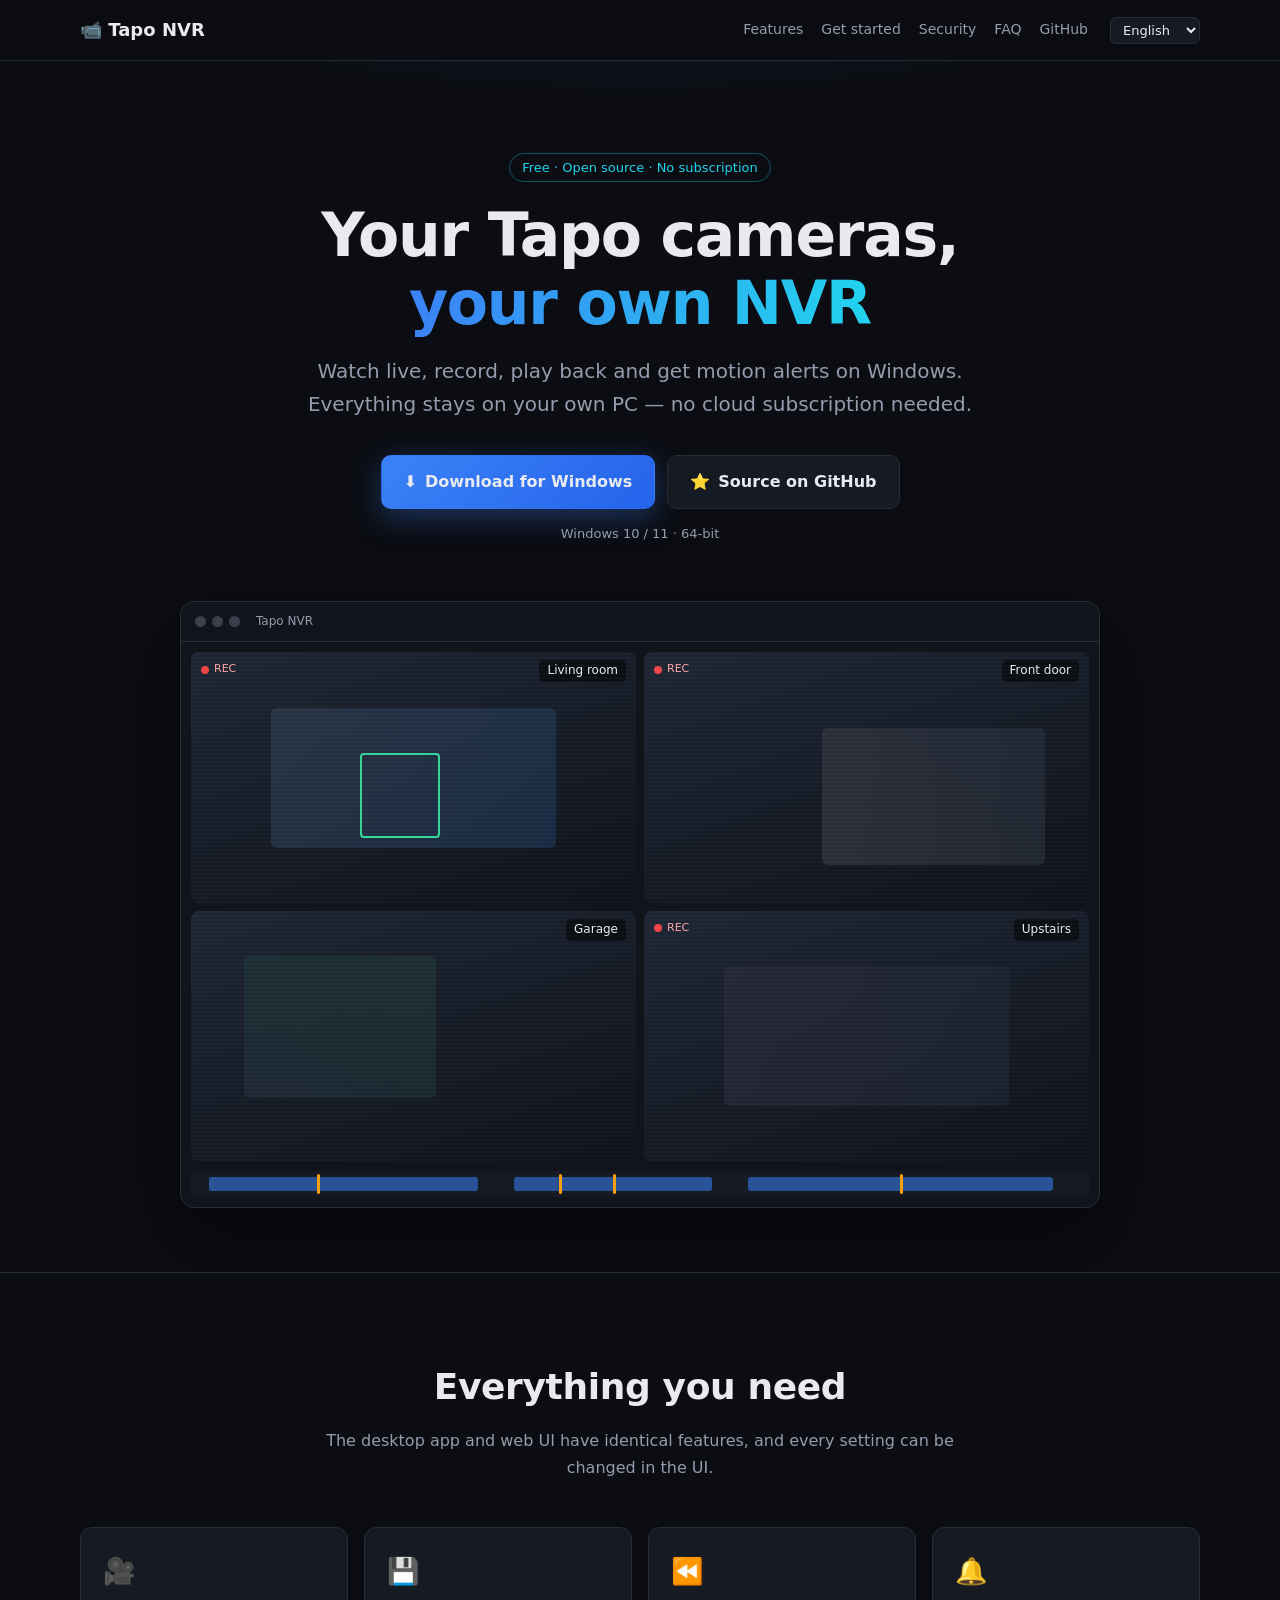
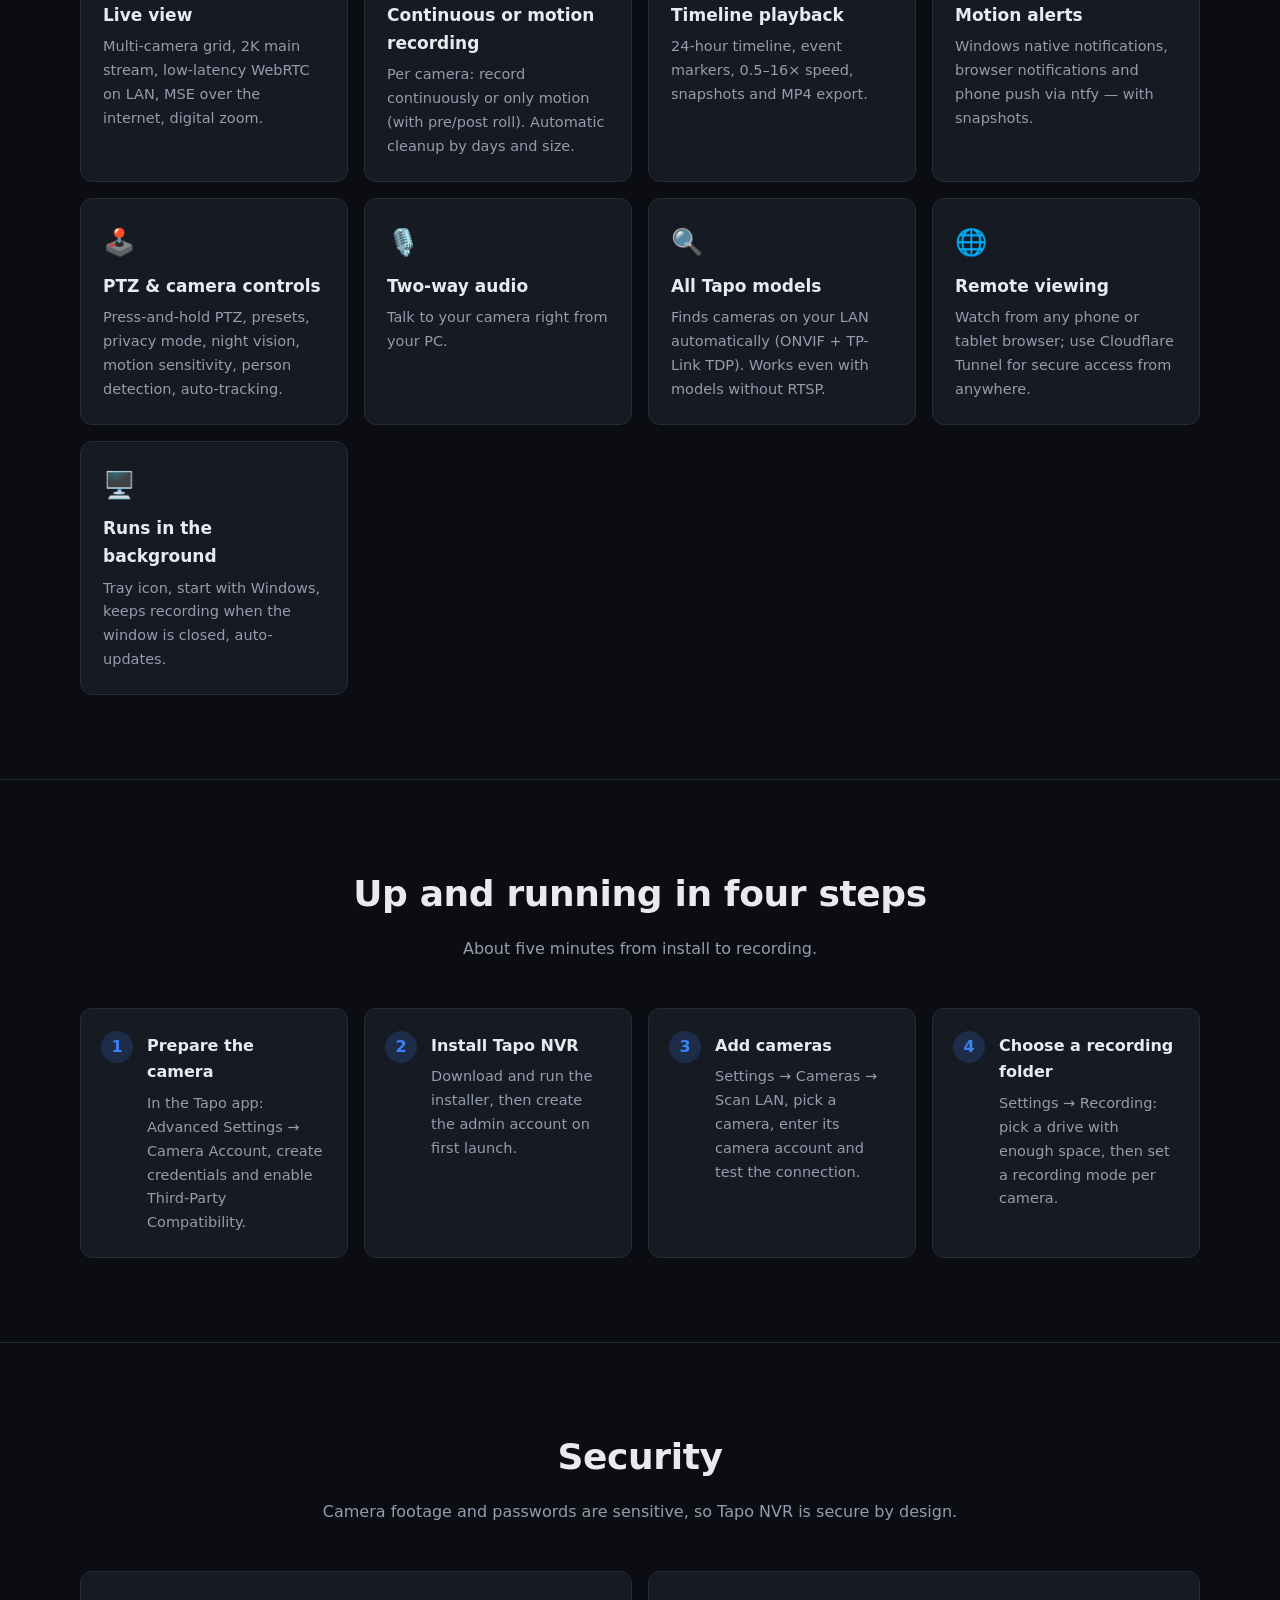
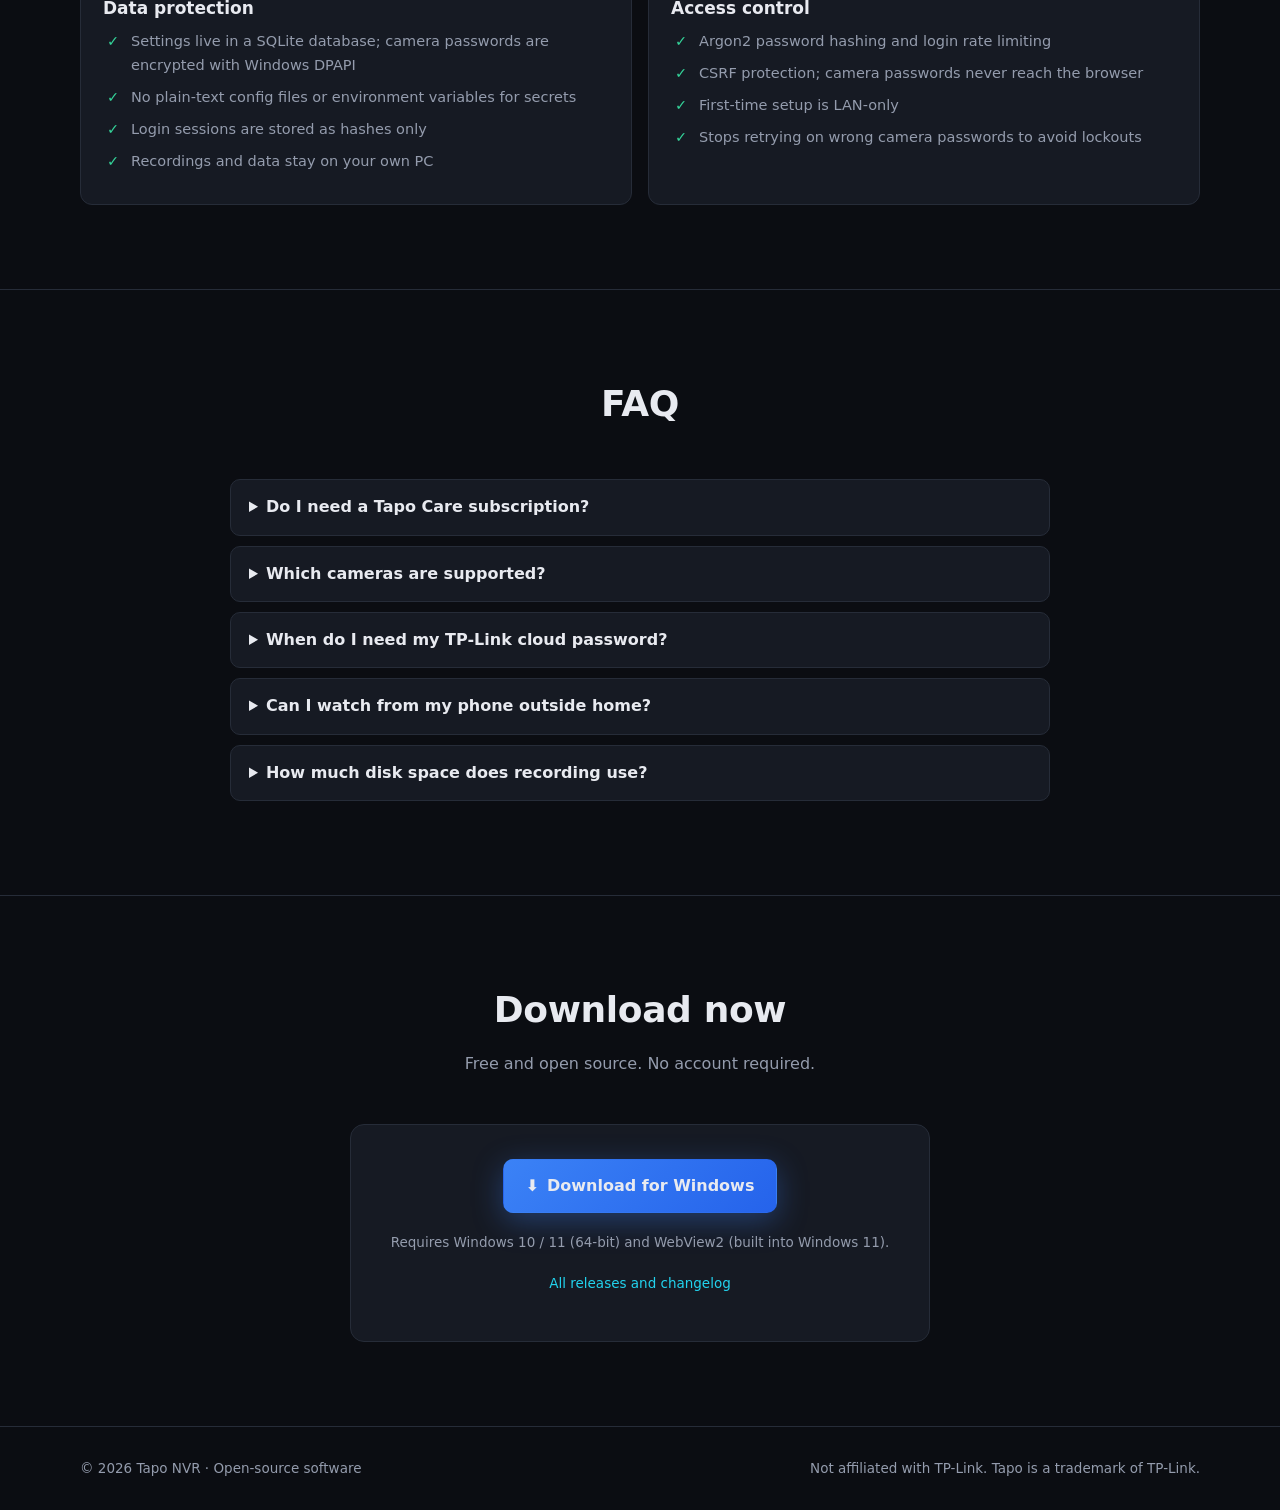
==== docs/index.html @ 9eba853e "Tapo NVR 0.3.0: Rust NVR server, web UI and Windows desktop app - Live view (WebRTC/MSE), PTZ and pr" ====
<!DOCTYPE html>
<html lang="zh-Hant">
<head>
  <meta charset="utf-8">
  <meta name="viewport" content="width=device-width, initial-scale=1">
  <title>Tapo NVR — TP-Link Tapo 攝影機監控與錄影</title>
  <meta name="description" content="Tapo NVR：免費開源的 TP-Link Tapo 攝影機監控、錄影、回放與通知軟體。Windows 桌面版與網頁版。">
  <meta property="og:title" content="Tapo NVR">
  <meta property="og:description" content="Free, open-source NVR for TP-Link Tapo cameras — live view, recording, playback, notifications.">
  <meta property="og:type" content="website">
  <meta name="theme-color" content="#0b0d12">
  <link rel="icon" href="data:image/svg+xml,<svg xmlns='http://www.w3.org/2000/svg' viewBox='0 0 100 100'><text y='.9em' font-size='90'>📹</text></svg>">
  <style>
    :root {
      color-scheme: dark;
      --bg: #0b0d12; --bg-2: #11141b; --panel: #161a23; --border: #262c38;
      --text: #e8eaf0; --muted: #949cad; --accent: #3b82f6; --accent-2: #22d3ee; --ok: #34d399;
    }
    * { box-sizing: border-box; }
    html { scroll-behavior: smooth; scroll-padding-top: 72px; }
    body {
      margin: 0; background: var(--bg); color: var(--text);
      font: 16px/1.65 system-ui, -apple-system, "Segoe UI", "Microsoft JhengHei", "PingFang TC", "Microsoft YaHei", sans-serif;
    }
    a { color: var(--accent-2); text-decoration: none; }
    a:hover { text-decoration: underline; }
    .wrap { width: min(1120px, 92vw); margin: 0 auto; }
    code { background: var(--panel); border: 1px solid var(--border); padding: 1px 6px; border-radius: 5px; font-size: .88em; }

    /* 導覽列 */
    nav.top {
      position: sticky; top: 0; z-index: 10;
      background: rgba(11, 13, 18, .82); backdrop-filter: blur(10px);
      border-bottom: 1px solid var(--border);
    }
    nav.top .wrap { display: flex; align-items: center; gap: 22px; height: 60px; }
    .brand { font-weight: 700; font-size: 18px; color: var(--text); display: flex; gap: 8px; align-items: center; }
    .brand:hover { text-decoration: none; }
    .links { display: flex; gap: 18px; margin-left: auto; }
    .links a { color: var(--muted); font-size: 14px; }
    .links a:hover { color: var(--text); text-decoration: none; }
    select.lang {
      font: inherit; font-size: 13px; color: var(--text); background: var(--panel);
      border: 1px solid var(--border); border-radius: 6px; padding: 4px 8px;
    }
    @media (max-width: 760px) { .links { display: none; } select.lang { margin-left: auto; } }

    /* 首屏 */
    header.hero { padding: 92px 0 64px; text-align: center; position: relative; overflow: hidden; }
    header.hero::before {
      content: ""; position: absolute; inset: -40% -10% auto; height: 520px; z-index: -1;
      background: radial-gradient(closest-side, rgba(59, 130, 246, .28), transparent),
                  radial-gradient(closest-side, rgba(34, 211, 238, .14), transparent) 30% 40% / 60% 60% no-repeat;
    }
    .badge { display: inline-block; font-size: 13px; color: var(--accent-2); border: 1px solid rgba(34, 211, 238, .35); border-radius: 999px; padding: 3px 12px; margin-bottom: 20px; }
    h1 { font-size: clamp(34px, 6vw, 60px); line-height: 1.12; margin: 0 0 18px; letter-spacing: -.02em; }
    h1 .grad { background: linear-gradient(90deg, var(--accent), var(--accent-2)); -webkit-background-clip: text; background-clip: text; color: transparent; }
    .lead { font-size: clamp(16px, 2.2vw, 20px); color: var(--muted); max-width: 720px; margin: 0 auto 34px; }
    .cta { display: flex; gap: 12px; justify-content: center; flex-wrap: wrap; }
    .btn {
      display: inline-flex; align-items: center; gap: 8px; padding: 13px 22px; border-radius: 10px;
      font-weight: 600; border: 1px solid var(--border); color: var(--text); background: var(--panel);
    }
    .btn:hover { text-decoration: none; border-color: var(--accent); }
    .btn.primary { background: linear-gradient(135deg, var(--accent), #2563eb); border-color: transparent; box-shadow: 0 8px 30px rgba(59, 130, 246, .35); }
    .meta { margin-top: 14px; color: var(--muted); font-size: 13px; }

    /* 示意畫面 */
    .mock {
      margin: 56px auto 0; width: min(920px, 100%); border: 1px solid var(--border); border-radius: 14px;
      background: var(--bg-2); box-shadow: 0 30px 80px rgba(0, 0, 0, .5); overflow: hidden; text-align: left;
    }
    .mock-bar { display: flex; gap: 6px; padding: 10px 14px; border-bottom: 1px solid var(--border); align-items: center; }
    .mock-bar i { width: 11px; height: 11px; border-radius: 50%; background: #3a3f4b; }
    .mock-bar span { margin-left: 10px; font-size: 12px; color: var(--muted); }
    .grid { display: grid; grid-template-columns: repeat(2, 1fr); gap: 8px; padding: 10px; }
    .cam {
      position: relative; aspect-ratio: 16 / 9; border-radius: 8px; overflow: hidden;
      background: linear-gradient(160deg, #1d2533, #0e1219);
    }
    .cam::after {
      content: ""; position: absolute; inset: 0;
      background: repeating-linear-gradient(0deg, rgba(255, 255, 255, .025) 0 2px, transparent 2px 4px);
    }
    .cam .name { position: absolute; top: 8px; right: 10px; font-size: 12px; background: rgba(0, 0, 0, .55); padding: 1px 8px; border-radius: 5px; }
    .cam .rec { position: absolute; top: 8px; left: 10px; font-size: 11px; color: #fca5a5; display: flex; align-items: center; gap: 5px; }
    .cam .rec::before { content: ""; width: 8px; height: 8px; border-radius: 50%; background: #ef4444; animation: blink 1.4s infinite; }
    .cam .scene { position: absolute; inset: 22% 18%; border-radius: 6px; opacity: .55; }
    .cam:nth-child(1) .scene { background: linear-gradient(120deg, #334155, #1e3a5f); }
    .cam:nth-child(2) .scene { background: linear-gradient(60deg, #3f3f46, #27313f); inset: 30% 10% 15% 40%; }
    .cam:nth-child(3) .scene { background: linear-gradient(200deg, #1f3b35, #22303d); inset: 18% 45% 25% 12%; }
    .cam:nth-child(4) .scene { background: linear-gradient(90deg, #2e2a3f, #1f2937); }
    .cam .motion { position: absolute; left: 38%; top: 40%; width: 18%; height: 34%; border: 2px solid var(--ok); border-radius: 4px; animation: move 6s ease-in-out infinite; }
    .timeline { margin: 0 10px 10px; height: 26px; border-radius: 6px; background: var(--panel); position: relative; overflow: hidden; }
    .timeline b { position: absolute; top: 6px; bottom: 6px; background: rgba(59, 130, 246, .55); border-radius: 3px; }
    .timeline em { position: absolute; top: 3px; bottom: 3px; width: 3px; background: #f59e0b; border-radius: 2px; }
    @keyframes blink { 50% { opacity: .2; } }
    @keyframes move { 50% { transform: translate(60%, -10%); } }

    /* 區塊 */
    section { padding: 84px 0; border-top: 1px solid var(--border); }
    section h2 { font-size: clamp(26px, 3.6vw, 36px); margin: 0 0 12px; text-align: center; letter-spacing: -.01em; }
    section .sub { color: var(--muted); text-align: center; max-width: 680px; margin: 0 auto 46px; }
    .features { display: grid; grid-template-columns: repeat(auto-fill, minmax(250px, 1fr)); gap: 16px; }
    .card { background: var(--panel); border: 1px solid var(--border); border-radius: 12px; padding: 22px; transition: border-color .2s, transform .2s; }
    .card:hover { border-color: #3b4a66; transform: translateY(-2px); }
    .card .ico { font-size: 26px; margin-bottom: 8px; }
    .card h3 { margin: 0 0 6px; font-size: 17px; }
    .card p { margin: 0; color: var(--muted); font-size: 14.5px; }

    .steps { display: grid; grid-template-columns: repeat(auto-fit, minmax(240px, 1fr)); gap: 16px; counter-reset: step; }
    .step { position: relative; background: var(--panel); border: 1px solid var(--border); border-radius: 12px; padding: 24px 22px 22px 66px; }
    .step::before {
      counter-increment: step; content: counter(step);
      position: absolute; left: 20px; top: 22px; width: 32px; height: 32px; border-radius: 50%;
      display: grid; place-items: center; font-weight: 700; background: rgba(59, 130, 246, .18); color: var(--accent);
    }
    .step h3 { margin: 0 0 6px; font-size: 16px; }
    .step p { margin: 0; color: var(--muted); font-size: 14.5px; }

    .two { display: grid; grid-template-columns: 1fr 1fr; gap: 16px; }
    @media (max-width: 760px) { .two { grid-template-columns: 1fr; } .grid { grid-template-columns: 1fr 1fr; } }
    ul.check { list-style: none; padding: 0; margin: 0; }
    ul.check li { padding-left: 28px; position: relative; margin: 8px 0; color: var(--muted); font-size: 14.5px; }
    ul.check li::before { content: "✓"; position: absolute; left: 4px; color: var(--ok); font-weight: 700; }

    details { background: var(--panel); border: 1px solid var(--border); border-radius: 10px; padding: 14px 18px; margin-bottom: 10px; }
    details summary { cursor: pointer; font-weight: 600; }
    details p { color: var(--muted); margin: 10px 0 2px; font-size: 14.5px; }

    .download { text-align: center; }
    .download .box { display: inline-block; background: var(--panel); border: 1px solid var(--border); border-radius: 14px; padding: 34px 40px; }
    .req { color: var(--muted); font-size: 13.5px; margin-top: 18px; }

    footer { border-top: 1px solid var(--border); padding: 30px 0; color: var(--muted); font-size: 13.5px; }
    footer .wrap { display: flex; gap: 16px; flex-wrap: wrap; justify-content: space-between; }
  </style>
</head>
<body>
  <nav class="top">
    <div class="wrap">
      <a class="brand" href="#">📹 Tapo NVR</a>
      <div class="links">
        <a href="#features" data-t="navFeatures"></a>
        <a href="#start" data-t="navStart"></a>
        <a href="#security" data-t="navSecurity"></a>
        <a href="#faq" data-t="navFaq"></a>
        <a href="https://github.com/fengnaiouo/Tapo-NVR">GitHub</a>
      </div>
      <select class="lang" id="lang" aria-label="Language">
        <option value="zh-TW">繁體中文</option>
        <option value="zh-CN">简体中文</option>
        <option value="en">English</option>
      </select>
    </div>
  </nav>

  <header class="hero">
    <div class="wrap">
      <span class="badge" data-t="badge"></span>
      <h1><span data-t="h1a"></span><br><span class="grad" data-t="h1b"></span></h1>
      <p class="lead" data-t="lead"></p>
      <div class="cta">
        <a class="btn primary dl-link" href="https://github.com/fengnaiouo/Tapo-NVR/releases/latest">⬇️ <span data-t="download"></span></a>
        <a class="btn" href="https://github.com/fengnaiouo/Tapo-NVR">⭐ <span data-t="source"></span></a>
      </div>
      <p class="meta"><span class="ver"></span><span data-t="metaReq"></span></p>

      <div class="mock" aria-hidden="true">
        <div class="mock-bar"><i></i><i></i><i></i><span>Tapo NVR</span></div>
        <div class="grid">
          <div class="cam"><div class="scene"></div><div class="motion"></div><span class="rec">REC</span><span class="name" data-t="cam1"></span></div>
          <div class="cam"><div class="scene"></div><span class="rec">REC</span><span class="name" data-t="cam2"></span></div>
          <div class="cam"><div class="scene"></div><span class="name" data-t="cam3"></span></div>
          <div class="cam"><div class="scene"></div><span class="rec">REC</span><span class="name" data-t="cam4"></span></div>
        </div>
        <div class="timeline">
          <b style="left:2%;width:30%"></b><b style="left:36%;width:22%"></b><b style="left:62%;width:34%"></b>
          <em style="left:14%"></em><em style="left:41%"></em><em style="left:47%"></em><em style="left:79%"></em>
        </div>
      </div>
    </div>
  </header>

  <section id="features">
    <div class="wrap">
      <h2 data-t="featTitle"></h2>
      <p class="sub" data-t="featSub"></p>
      <div class="features">
        <div class="card"><div class="ico">🎥</div><h3 data-t="f1t"></h3><p data-t="f1d"></p></div>
        <div class="card"><div class="ico">💾</div><h3 data-t="f2t"></h3><p data-t="f2d"></p></div>
        <div class="card"><div class="ico">⏪</div><h3 data-t="f3t"></h3><p data-t="f3d"></p></div>
        <div class="card"><div class="ico">🔔</div><h3 data-t="f4t"></h3><p data-t="f4d"></p></div>
        <div class="card"><div class="ico">🕹️</div><h3 data-t="f5t"></h3><p data-t="f5d"></p></div>
        <div class="card"><div class="ico">🎙️</div><h3 data-t="f6t"></h3><p data-t="f6d"></p></div>
        <div class="card"><div class="ico">🔍</div><h3 data-t="f7t"></h3><p data-t="f7d"></p></div>
        <div class="card"><div class="ico">🌐</div><h3 data-t="f8t"></h3><p data-t="f8d"></p></div>
        <div class="card"><div class="ico">🖥️</div><h3 data-t="f9t"></h3><p data-t="f9d"></p></div>
      </div>
    </div>
  </section>

  <section id="start">
    <div class="wrap">
      <h2 data-t="startTitle"></h2>
      <p class="sub" data-t="startSub"></p>
      <div class="steps">
        <div class="step"><h3 data-t="s1t"></h3><p data-t="s1d"></p></div>
        <div class="step"><h3 data-t="s2t"></h3><p data-t="s2d"></p></div>
        <div class="step"><h3 data-t="s3t"></h3><p data-t="s3d"></p></div>
        <div class="step"><h3 data-t="s4t"></h3><p data-t="s4d"></p></div>
      </div>
    </div>
  </section>

  <section id="security">
    <div class="wrap">
      <h2 data-t="secTitle"></h2>
      <p class="sub" data-t="secSub"></p>
      <div class="two">
        <div class="card">
          <h3 data-t="secA"></h3>
          <ul class="check">
            <li data-t="secA1"></li><li data-t="secA2"></li><li data-t="secA3"></li><li data-t="secA4"></li>
          </ul>
        </div>
        <div class="card">
          <h3 data-t="secB"></h3>
          <ul class="check">
            <li data-t="secB1"></li><li data-t="secB2"></li><li data-t="secB3"></li><li data-t="secB4"></li>
          </ul>
        </div>
      </div>
    </div>
  </section>

  <section id="faq">
    <div class="wrap" style="max-width:820px">
      <h2 data-t="faqTitle"></h2>
      <p class="sub"></p>
      <details><summary data-t="q1"></summary><p data-t="a1"></p></details>
      <details><summary data-t="q2"></summary><p data-t="a2"></p></details>
      <details><summary data-t="q3"></summary><p data-t="a3"></p></details>
      <details><summary data-t="q4"></summary><p data-t="a4"></p></details>
      <details><summary data-t="q5"></summary><p data-t="a5"></p></details>
    </div>
  </section>

  <section class="download" id="download">
    <div class="wrap">
      <h2 data-t="dlTitle"></h2>
      <p class="sub" data-t="dlSub"></p>
      <div class="box">
        <a class="btn primary dl-link" href="https://github.com/fengnaiouo/Tapo-NVR/releases/latest">⬇️ <span data-t="download"></span></a>
        <p class="meta"><span class="ver"></span><span class="size"></span></p>
        <p class="req" data-t="dlReq"></p>
        <p class="req"><a href="https://github.com/fengnaiouo/Tapo-NVR/releases" data-t="allReleases"></a></p>
      </div>
    </div>
  </section>

  <footer>
    <div class="wrap">
      <span>© 2026 Tapo NVR · <span data-t="license"></span></span>
      <span data-t="disclaimer"></span>
    </div>
  </footer>

  <script>
    const DICT = {
      'zh-TW': {
        title: 'Tapo NVR — TP-Link Tapo 攝影機監控與錄影',
        navFeatures: '功能', navStart: '快速開始', navSecurity: '安全性', navFaq: '常見問題',
        badge: '免費 · 開源 · 不需要訂閱', h1a: '你的 Tapo 攝影機，', h1b: '自己的錄影主機',
        lead: '在 Windows 上即時觀看、錄影、回放並接收移動通知。資料全部留在你自己的電腦，不需要雲端訂閱。',
        download: '下載 Windows 版', source: 'GitHub 原始碼', metaReq: 'Windows 10 / 11 · 64 位元',
        cam1: '客廳', cam2: '門口', cam3: '車庫', cam4: '三樓',
        featTitle: '完整的監控功能', featSub: '桌面版與網頁版功能完全相同，所有設定都能在介面中修改。',
        f1t: '即時影像', f1d: '多鏡頭格狀畫面、2K 主串流、區網 WebRTC 低延遲、外網 MSE、數位變焦。',
        f2t: '連續或事件錄影', f2d: '每台攝影機可選連續錄影或只錄移動事件（含事件前後畫面），依天數與容量自動清理。',
        f3t: '時間軸回放', f3d: '24 小時時間軸、事件標記、0.5–16 倍速、截圖，並可匯出 MP4 片段。',
        f4t: '移動通知', f4d: 'Windows 原生通知、瀏覽器通知，以及透過 ntfy 推播到手機，都附上截圖。',
        f5t: '雲台與攝影機控制', f5d: '按住轉動、預設點、隱私模式、夜視、移動偵測靈敏度、人形偵測、移動追蹤。',
        f6t: '雙向語音', f6d: '直接在電腦上對攝影機說話。',
        f7t: '支援所有 Tapo 機型', f7d: '自動掃描區網找到攝影機（ONVIF + TP-Link TDP），沒有 RTSP 的機型也能使用。',
        f8t: '遠端觀看', f8d: '手機、平板用瀏覽器即可觀看；搭配 Cloudflare Tunnel 從外網安全連線。',
        f9t: '常駐背景', f9d: '系統匣常駐、開機自動啟動、關閉視窗後繼續錄影，並支援自動更新。',
        startTitle: '四個步驟開始使用', startSub: '從安裝到開始錄影，大約五分鐘。',
        s1t: '設定攝影機', s1d: '在 Tapo App：進階設定 → 攝影機帳戶，建立帳號密碼，並開啟「第三方相容性」。',
        s2t: '安裝 Tapo NVR', s2d: '下載安裝檔並執行，第一次開啟時建立管理員帳號。',
        s3t: '加入攝影機', s3d: '設定 → 攝影機 → 掃描區網攝影機，選擇後填入攝影機帳戶並測試連線。',
        s4t: '選擇錄影資料夾', s4d: '設定 → 錄影，選擇空間足夠的硬碟，再為每台攝影機選擇錄影模式。',
        secTitle: '安全性', secSub: '攝影機畫面與密碼都很敏感，所以 Tapo NVR 從設計上就把安全放在第一位。',
        secA: '資料保護', secA1: '設定存在 SQLite 資料庫，攝影機密碼以 Windows DPAPI 加密', secA2: '不使用明碼設定檔或環境變數保存密碼',
        secA3: '登入 Session 只保存雜湊值', secA4: '錄影與資料都留在你自己的電腦',
        secB: '存取控制', secB1: 'Argon2 密碼雜湊與登入次數限制', secB2: 'CSRF 防護，攝影機密碼不會傳到瀏覽器',
        secB3: '首次設定只允許從區網進行', secB4: '攝影機密碼錯誤時自動停止重試，避免攝影機被鎖定',
        faqTitle: '常見問題',
        q1: '需要 Tapo Care 訂閱嗎？', a1: '不需要。Tapo NVR 直接從區網連線攝影機並錄影到你的硬碟。',
        q2: '支援哪些攝影機？', a2: '支援 TP-Link Tapo 系列（例如 C100、C200、C210、C220、C310、C320WS、C500、C520WS 等）。有 RTSP / ONVIF 的機型功能最完整；沒有的機型會改用 Tapo 私有串流。',
        q3: '什麼時候需要 TP-Link 雲端密碼？', a3: '隱私模式、夜視、偵測設定、雙向語音等控制功能需要使用 TP-Link 帳號密碼登入攝影機。只看畫面和錄影不需要。',
        q4: '可以從外面用手機看嗎？', a4: '可以。區網內直接用瀏覽器開啟；外網建議使用 Cloudflare Tunnel，不需要開放路由器連接埠。',
        q5: '錄影會占用多少空間？', a5: '2K 連續錄影約每台每天 15–25 GB。可以改用事件錄影，並設定保留天數與容量上限。',
        dlTitle: '立即下載', dlSub: '免費、開源，不需要註冊帳號。', dlReq: '需要 Windows 10 / 11（64 位元）與 WebView2（Windows 11 已內建）。',
        allReleases: '所有版本與更新紀錄', license: '開源軟體', disclaimer: '本專案與 TP-Link 無關，Tapo 為 TP-Link 的商標。',
        version: '最新版本 {v}', sizeMB: ' · {n} MB',
      },
      'zh-CN': {
        title: 'Tapo NVR — TP-Link Tapo 摄像头监控与录像',
        navFeatures: '功能',
        navStart: '快速开始',
        navSecurity: '安全性',
        navFaq: '常见问题',
        badge: '免费 · 开源 · 不需要订阅',
        h1a: '你的 Tapo 摄像头，',
        h1b: '自己的录像主机',
        lead: '在 Windows 上实时观看、录像、回放并接收移动通知。数据全部留在你自己的电脑，不需要云端订阅。',
        download: '下载 Windows 版',
        source: 'GitHub 源代码',
        metaReq: 'Windows 10 / 11 · 64 位',
        cam1: '客厅',
        cam2: '门口',
        cam3: '车库',
        cam4: '三楼',
        featTitle: '完整的监控功能',
        featSub: '桌面版与网页版功能完全相同，所有设置都能在界面中修改。',
        f1t: '实时图像',
        f1d: '多镜头格状画面、2K 主码流、局域网 WebRTC 低延迟、外网 MSE、数字变焦。',
        f2t: '连续或事件录像',
        f2d: '每台摄像头可选连续录像或只录移动事件（含事件前后画面），依天数与容量自动清理。',
        f3t: '时间轴回放',
        f3d: '24 小时时间轴、事件标记、0.5–16 倍速、截屏，并可导出 MP4 片段。',
        f4t: '移动通知',
        f4d: 'Windows 原生通知、浏览器通知，以及透过 ntfy 推播到手机，都附上截屏。',
        f5t: '云台与摄像头控制',
        f5d: '按住转动、预设点、隐私模式、夜视、移动侦测灵敏度、人形侦测、移动追踪。',
        f6t: '双向语音',
        f6d: '直接在电脑上对摄像头说话。',
        f7t: '支持所有 Tapo 机型',
        f7d: '自动扫描局域网找到摄像头（ONVIF + TP-Link TDP），没有 RTSP 的机型也能使用。',
        f8t: '远程观看',
        f8d: '手机、平板用浏览器即可观看；搭配 Cloudflare Tunnel 从外网安全连接。',
        f9t: '常驻背景',
        f9d: '系统匣常驻、开机自动启动、关闭窗口后继续录像，并支持自动更新。',
        startTitle: '四个步骤开始使用',
        startSub: '从安装到开始录像，大约五分钟。',
        s1t: '设置摄像头',
        s1d: '在 Tapo App：高级设置 → 摄像头账户，创建账号密码，并打开「第三方兼容性」。',
        s2t: '安装 Tapo NVR',
        s2d: '下载安装档并运行，第一次打开时创建管理员账号。',
        s3t: '加入摄像头',
        s3d: '设置 → 摄像头 → 扫描局域网摄像头，选择后填入摄像头账户并测试连接。',
        s4t: '选择录像文件夹',
        s4d: '设置 → 录像，选择空间足够的硬盘，再为每台摄像头选择录像模式。',
        secTitle: '安全性',
        secSub: '摄像头画面与密码都很敏感，所以 Tapo NVR 从设计上就把安全放在第一位。',
        secA: '数据保护',
        secA1: '设置存在 SQLite 数据库，摄像头密码以 Windows DPAPI 加密',
        secA2: '不使用明文配置文件或环境变量保存密码',
        secA3: '登录 Session 只保存哈希值',
        secA4: '录像与数据都留在你自己的电脑',
        secB: '访问控制',
        secB1: 'Argon2 密码哈希与登录次数限制',
        secB2: 'CSRF 防护，摄像头密码不会传到浏览器',
        secB3: '首次设置只允许从局域网进行',
        secB4: '摄像头密码错误时自动停止重试，避免摄像头被锁定',
        faqTitle: '常见问题',
        q1: '需要 Tapo Care 订阅吗？',
        a1: '不需要。Tapo NVR 直接从局域网连接摄像头并录像到你的硬盘。',
        q2: '支持哪些摄像头？',
        a2: '支持 TP-Link Tapo 系列（例如 C100、C200、C210、C220、C310、C320WS、C500、C520WS 等）。有 RTSP / ONVIF 的机型功能最完整；没有的机型会改用 Tapo 私有视频流。',
        q3: '什么时候需要 TP-Link 云端密码？',
        a3: '隐私模式、夜视、侦测设置、双向语音等控制功能需要使用 TP-Link 账号密码登录摄像头。只看画面和录像不需要。',
        q4: '可以从外面用手机看吗？',
        a4: '可以。局域网内直接用浏览器打开；外网建议使用 Cloudflare Tunnel，不需要开放路由器连接端口。',
        q5: '录像会占用多少空间？',
        a5: '2K 连续录像约每台每天 15–25 GB。可以改用事件录像，并设置保留天数与容量上限。',
        dlTitle: '立即下载',
        dlSub: '免费、开源，不需要注册账号。',
        dlReq: '需要 Windows 10 / 11（64 位）与 WebView2（Windows 11 已内置）。',
        allReleases: '所有版本与更新纪录',
        license: '开源软件',
        disclaimer: '本项目与 TP-Link 无关，Tapo 为 TP-Link 的商标。',
        version: '最新版本 {v}',
        sizeMB: ' · {n} MB',
      },
      en: {
        title: 'Tapo NVR — Monitoring & recording for TP-Link Tapo cameras',
        navFeatures: 'Features', navStart: 'Get started', navSecurity: 'Security', navFaq: 'FAQ',
        badge: 'Free · Open source · No subscription', h1a: 'Your Tapo cameras,', h1b: 'your own NVR',
        lead: 'Watch live, record, play back and get motion alerts on Windows. Everything stays on your own PC — no cloud subscription needed.',
        download: 'Download for Windows', source: 'Source on GitHub', metaReq: 'Windows 10 / 11 · 64-bit',
        cam1: 'Living room', cam2: 'Front door', cam3: 'Garage', cam4: 'Upstairs',
        featTitle: 'Everything you need', featSub: 'The desktop app and web UI have identical features, and every setting can be changed in the UI.',
        f1t: 'Live view', f1d: 'Multi-camera grid, 2K main stream, low-latency WebRTC on LAN, MSE over the internet, digital zoom.',
        f2t: 'Continuous or motion recording', f2d: 'Per camera: record continuously or only motion (with pre/post roll). Automatic cleanup by days and size.',
        f3t: 'Timeline playback', f3d: '24-hour timeline, event markers, 0.5–16× speed, snapshots and MP4 export.',
        f4t: 'Motion alerts', f4d: 'Windows native notifications, browser notifications and phone push via ntfy — with snapshots.',
        f5t: 'PTZ & camera controls', f5d: 'Press-and-hold PTZ, presets, privacy mode, night vision, motion sensitivity, person detection, auto-tracking.',
        f6t: 'Two-way audio', f6d: 'Talk to your camera right from your PC.',
        f7t: 'All Tapo models', f7d: 'Finds cameras on your LAN automatically (ONVIF + TP-Link TDP). Works even with models without RTSP.',
        f8t: 'Remote viewing', f8d: 'Watch from any phone or tablet browser; use Cloudflare Tunnel for secure access from anywhere.',
        f9t: 'Runs in the background', f9d: 'Tray icon, start with Windows, keeps recording when the window is closed, auto-updates.',
        startTitle: 'Up and running in four steps', startSub: 'About five minutes from install to recording.',
        s1t: 'Prepare the camera', s1d: 'In the Tapo app: Advanced Settings → Camera Account, create credentials and enable Third-Party Compatibility.',
        s2t: 'Install Tapo NVR', s2d: 'Download and run the installer, then create the admin account on first launch.',
        s3t: 'Add cameras', s3d: 'Settings → Cameras → Scan LAN, pick a camera, enter its camera account and test the connection.',
        s4t: 'Choose a recording folder', s4d: 'Settings → Recording: pick a drive with enough space, then set a recording mode per camera.',
        secTitle: 'Security', secSub: 'Camera footage and passwords are sensitive, so Tapo NVR is secure by design.',
        secA: 'Data protection', secA1: 'Settings live in a SQLite database; camera passwords are encrypted with Windows DPAPI', secA2: 'No plain-text config files or environment variables for secrets',
        secA3: 'Login sessions are stored as hashes only', secA4: 'Recordings and data stay on your own PC',
        secB: 'Access control', secB1: 'Argon2 password hashing and login rate limiting', secB2: 'CSRF protection; camera passwords never reach the browser',
        secB3: 'First-time setup is LAN-only', secB4: 'Stops retrying on wrong camera passwords to avoid lockouts',
        faqTitle: 'FAQ',
        q1: 'Do I need a Tapo Care subscription?', a1: 'No. Tapo NVR connects to your cameras over the LAN and records to your own drive.',
        q2: 'Which cameras are supported?', a2: 'TP-Link Tapo cameras such as C100, C200, C210, C220, C310, C320WS, C500, C520WS and more. Models with RTSP / ONVIF get the full feature set; others use the Tapo private stream.',
        q3: 'When do I need my TP-Link cloud password?', a3: 'For controls such as privacy mode, night vision, detection settings and two-way audio. Viewing and recording do not need it.',
        q4: 'Can I watch from my phone outside home?', a4: 'Yes. On the LAN just open it in a browser; from outside we recommend Cloudflare Tunnel — no router port forwarding required.',
        q5: 'How much disk space does recording use?', a5: 'Continuous 2K recording uses about 15–25 GB per camera per day. Use motion recording and set retention limits to save space.',
        dlTitle: 'Download now', dlSub: 'Free and open source. No account required.', dlReq: 'Requires Windows 10 / 11 (64-bit) and WebView2 (built into Windows 11).',
        allReleases: 'All releases and changelog', license: 'Open-source software', disclaimer: 'Not affiliated with TP-Link. Tapo is a trademark of TP-Link.',
        version: 'Latest {v}', sizeMB: ' · {n} MB',
      },
    };
    function detect() {
      const saved = localStorage.getItem('lang');
      if (DICT[saved]) return saved;
      for (const l of navigator.languages || [navigator.language || 'en']) {
        const n = l.toLowerCase();
        if (n.startsWith('zh')) return /cn|sg|hans/.test(n) ? 'zh-CN' : 'zh-TW';
        if (n.startsWith('en')) return 'en';
      }
      return 'en';
    }
    let lang = detect();
    let release = null;
    const t = (k, vars = {}) => (DICT[lang][k] ?? DICT.en[k] ?? k).replace(/\{(\w+)\}/g, (_, x) => vars[x] ?? '');

    function render() {
      document.documentElement.lang = lang === 'zh-TW' ? 'zh-Hant' : lang === 'zh-CN' ? 'zh-Hans' : 'en';
      document.title = t('title');
      document.querySelectorAll('[data-t]').forEach((el) => el.textContent = t(el.dataset.t));
      document.getElementById('lang').value = lang;
      if (release) {
        document.querySelectorAll('.ver').forEach((el) => el.textContent = t('version', {v: release.tag}) + (el.closest('.hero') ? ' · ' : ''));
        if (release.size) document.querySelectorAll('.size').forEach((el) => el.textContent = t('sizeMB', {n: release.size}));
      }
    }
    document.getElementById('lang').onchange = (e) => {
      lang = e.target.value;
      localStorage.setItem('lang', lang);
      render();
    };
    render();

    // 下載按鈕直接指向最新安裝檔
    fetch('https://api.github.com/repos/fengnaiouo/Tapo-NVR/releases/latest')
      .then((r) => r.ok ? r.json() : Promise.reject(r.status))
      .then((rel) => {
        const exe = (rel.assets || []).find((a) => /setup\.exe$/i.test(a.name));
        release = {tag: rel.tag_name, size: exe ? Math.round(exe.size / 1048576) : 0};
        if (exe) document.querySelectorAll('.dl-link').forEach((a) => a.href = exe.browser_download_url);
        render();
      })
      .catch(() => {});
  </script>
</body>
</html>
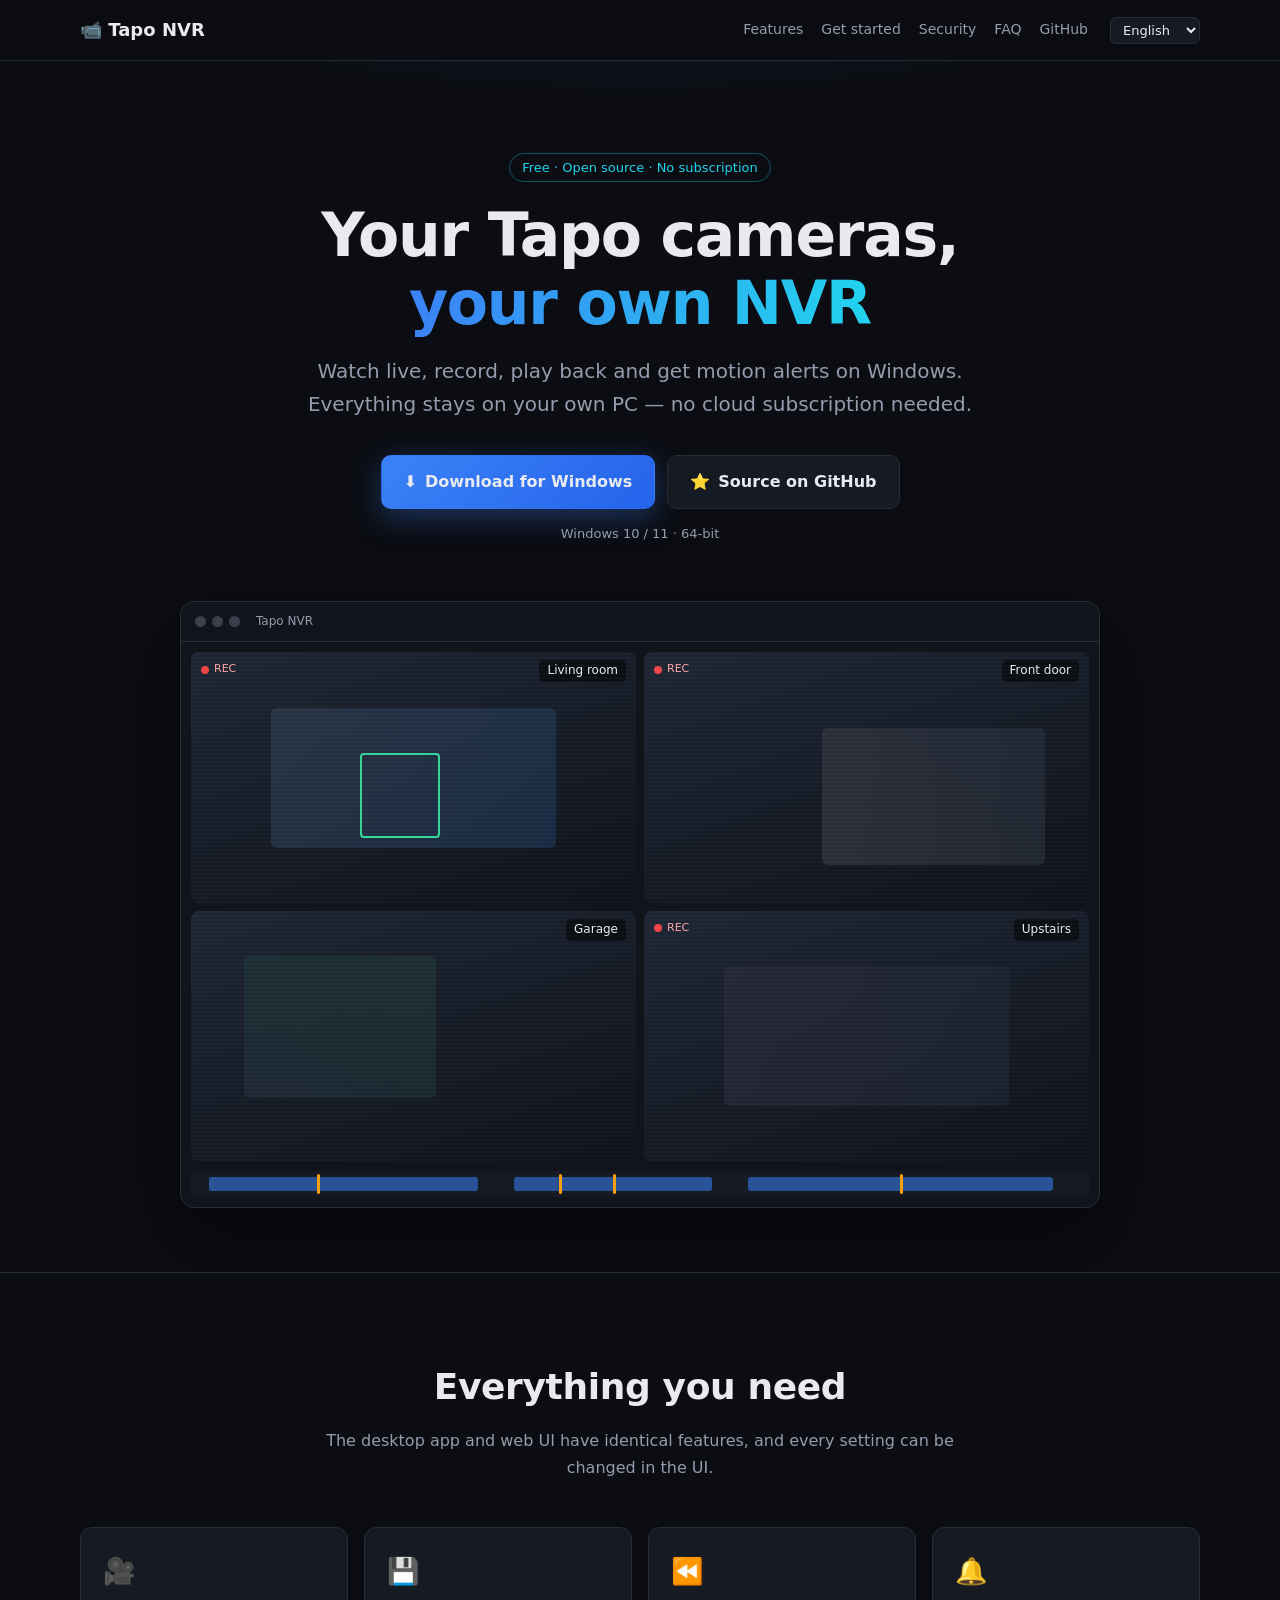
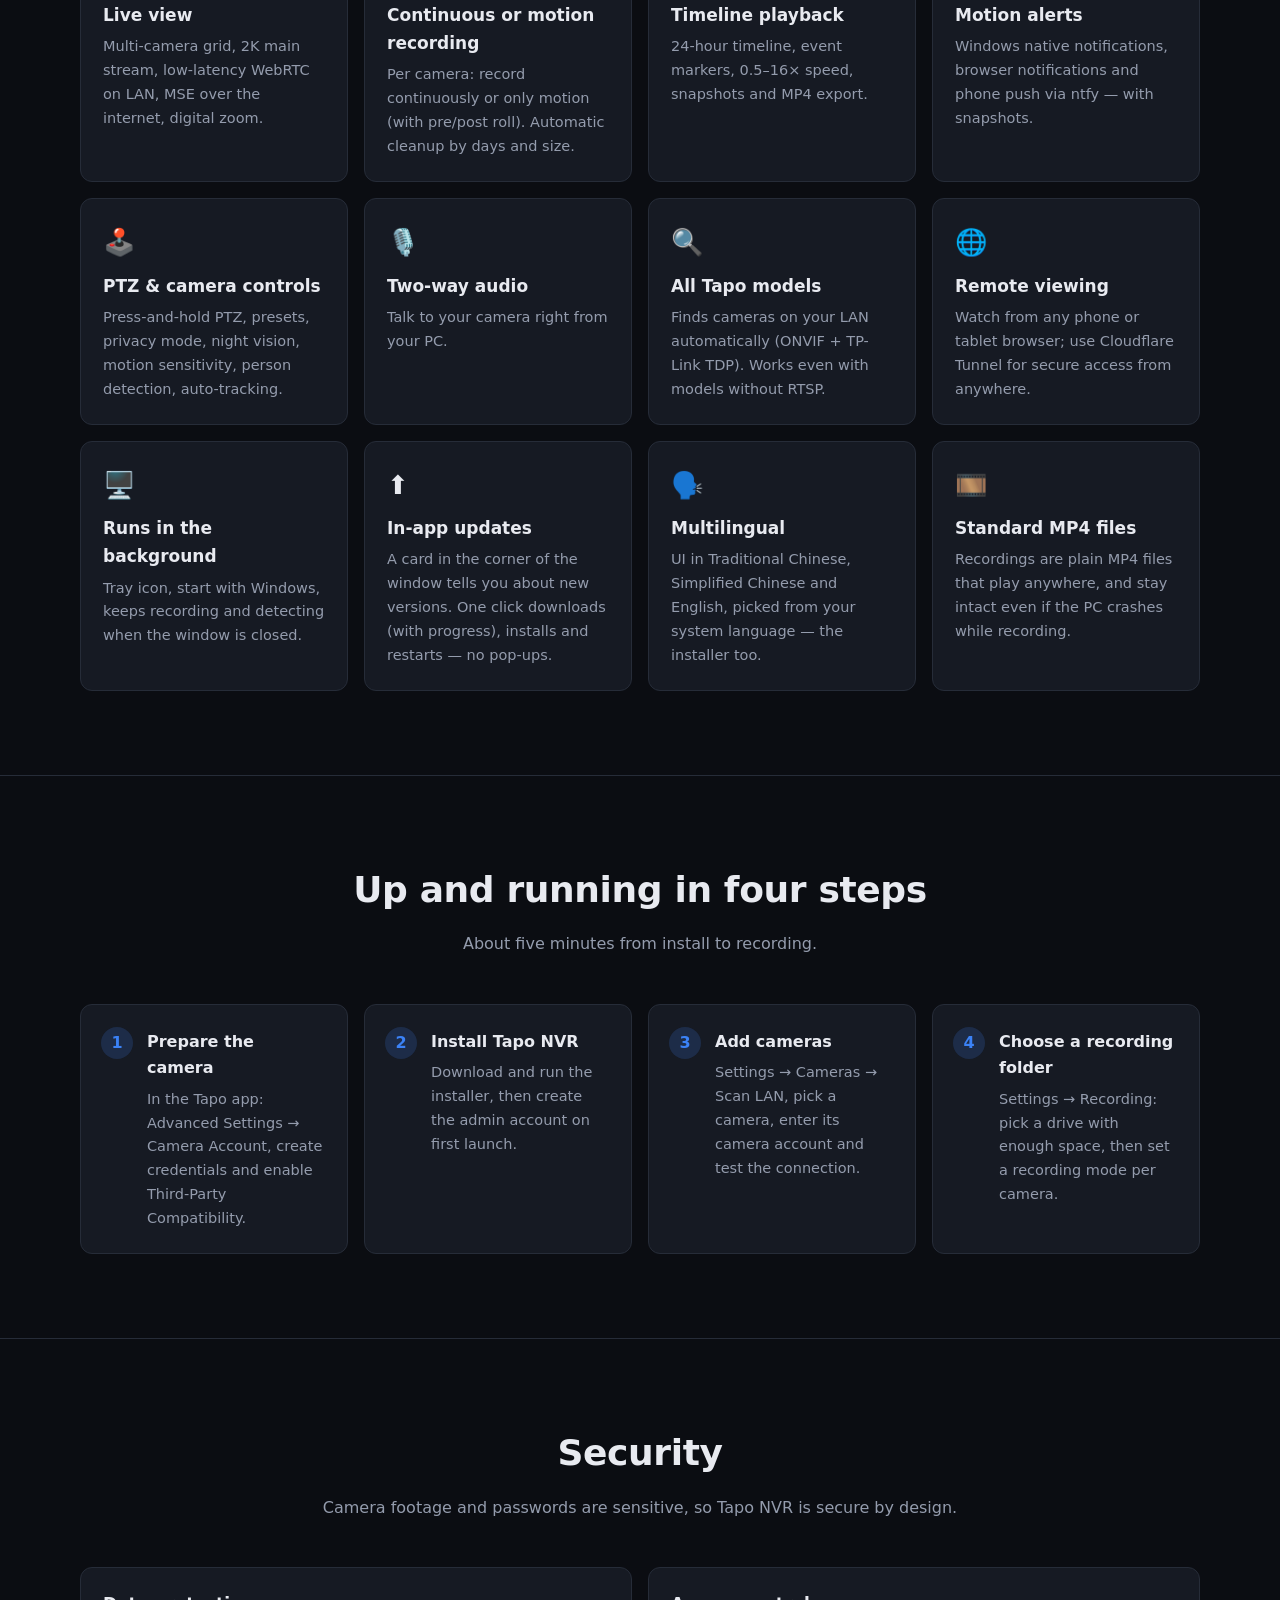
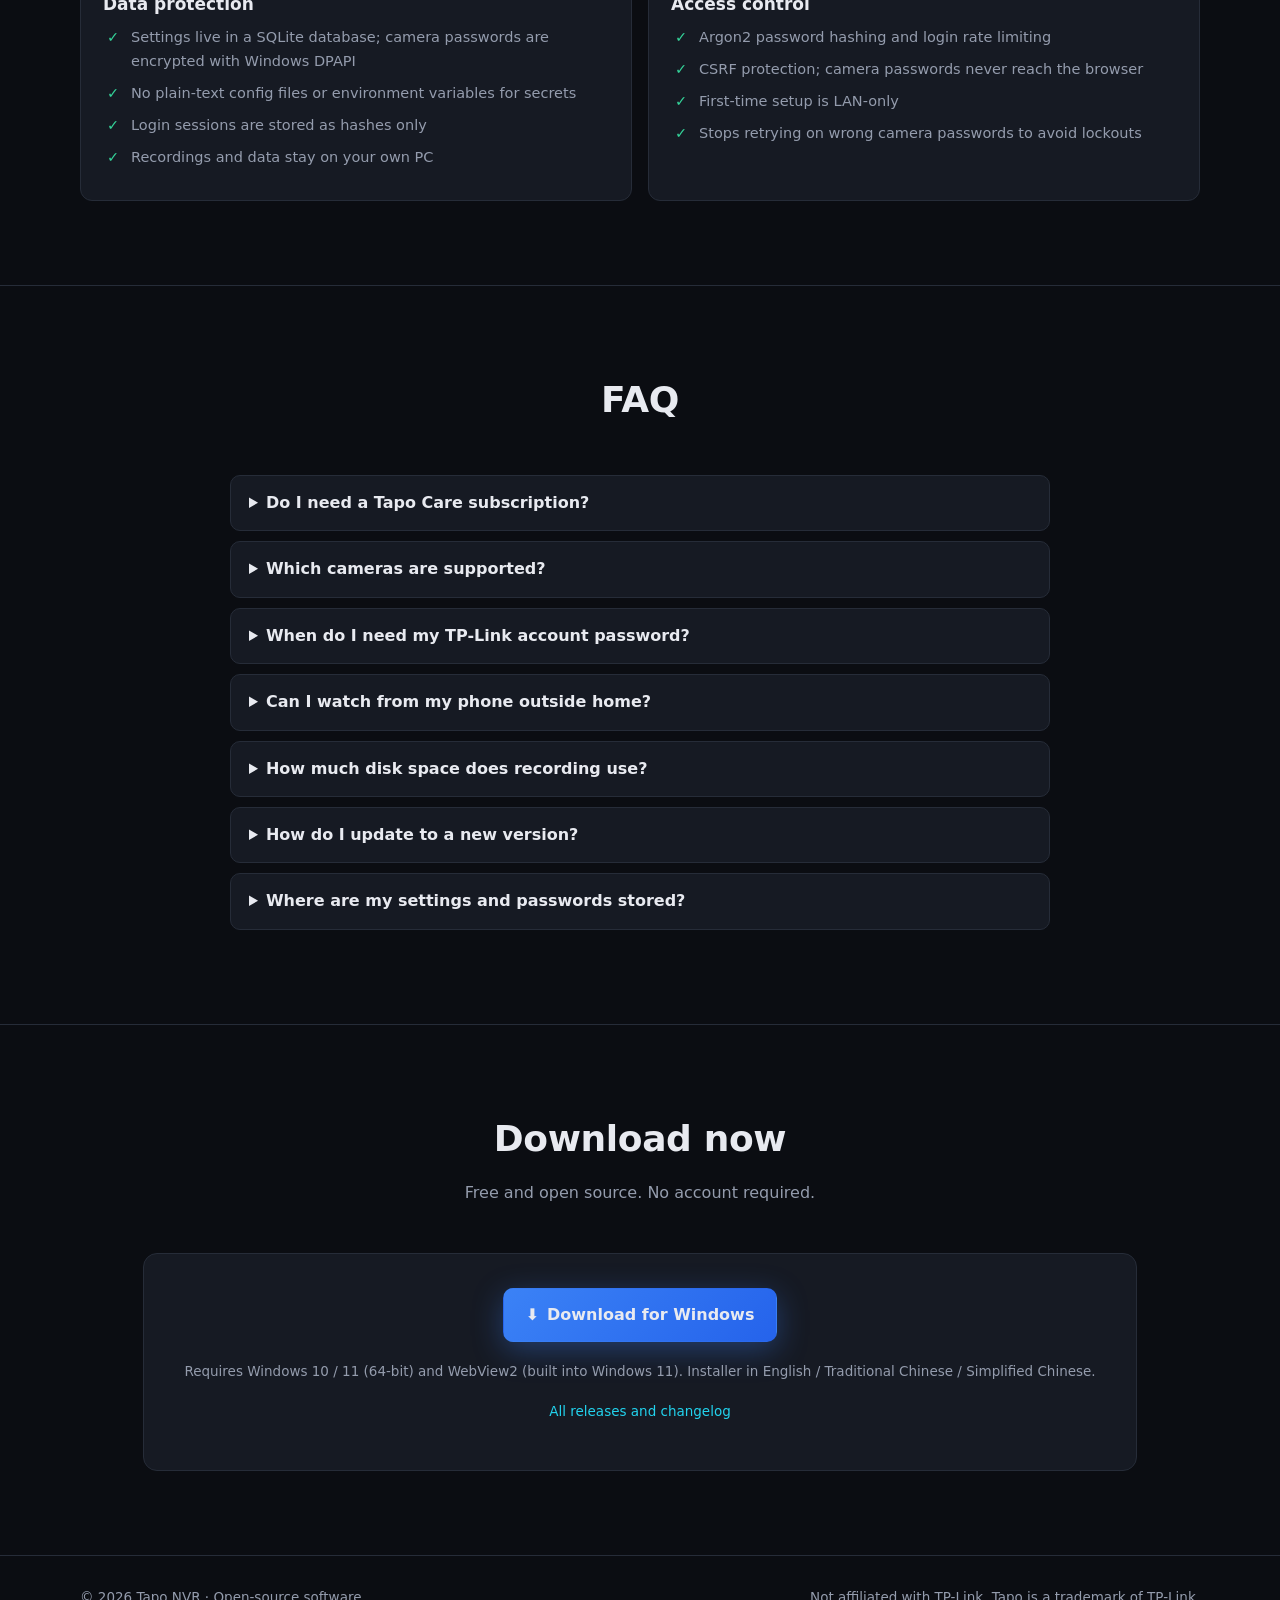
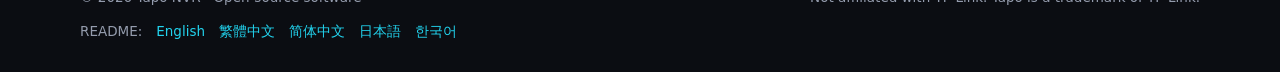
==== commit 1ca160aa: "site: in-app updates, languages, FAQ; add Japanese and Korean" ====
--- a/docs/index.html
+++ b/docs/index.html
@@ -134,6 +134,7 @@
 
     footer { border-top: 1px solid var(--border); padding: 30px 0; color: var(--muted); font-size: 13.5px; }
     footer .wrap { display: flex; gap: 16px; flex-wrap: wrap; justify-content: space-between; }
+    footer .wrap.readmes { justify-content: flex-start; gap: 14px; margin-top: 12px; }
   </style>
 </head>
 <body>
@@ -151,6 +152,8 @@
         <option value="zh-TW">繁體中文</option>
         <option value="zh-CN">简体中文</option>
         <option value="en">English</option>
+        <option value="ja">日本語</option>
+        <option value="ko">한국어</option>
       </select>
     </div>
   </nav>
@@ -196,6 +199,9 @@
         <div class="card"><div class="ico">🔍</div><h3 data-t="f7t"></h3><p data-t="f7d"></p></div>
         <div class="card"><div class="ico">🌐</div><h3 data-t="f8t"></h3><p data-t="f8d"></p></div>
         <div class="card"><div class="ico">🖥️</div><h3 data-t="f9t"></h3><p data-t="f9d"></p></div>
+        <div class="card"><div class="ico">⬆️</div><h3 data-t="f10t"></h3><p data-t="f10d"></p></div>
+        <div class="card"><div class="ico">🗣️</div><h3 data-t="f11t"></h3><p data-t="f11d"></p></div>
+        <div class="card"><div class="ico">🎞️</div><h3 data-t="f12t"></h3><p data-t="f12d"></p></div>
       </div>
     </div>
   </section>
@@ -243,6 +249,8 @@
       <details><summary data-t="q3"></summary><p data-t="a3"></p></details>
       <details><summary data-t="q4"></summary><p data-t="a4"></p></details>
       <details><summary data-t="q5"></summary><p data-t="a5"></p></details>
+      <details><summary data-t="q6"></summary><p data-t="a6"></p></details>
+      <details><summary data-t="q7"></summary><p data-t="a7"></p></details>
     </div>
   </section>
 
@@ -263,6 +271,14 @@
     <div class="wrap">
       <span>© 2026 Tapo NVR · <span data-t="license"></span></span>
       <span data-t="disclaimer"></span>
+    </div>
+    <div class="wrap readmes">
+      <span>README:</span>
+      <a href="https://github.com/fengnaiouo/Tapo-NVR/blob/main/README.md">English</a>
+      <a href="https://github.com/fengnaiouo/Tapo-NVR/blob/main/README_TW.md">繁體中文</a>
+      <a href="https://github.com/fengnaiouo/Tapo-NVR/blob/main/README_CN.md">简体中文</a>
+      <a href="https://github.com/fengnaiouo/Tapo-NVR/blob/main/README_JP.md">日本語</a>
+      <a href="https://github.com/fengnaiouo/Tapo-NVR/blob/main/README_KO.md">한국어</a>
     </div>
   </footer>
 
@@ -284,7 +300,10 @@
         f6t: '雙向語音', f6d: '直接在電腦上對攝影機說話。',
         f7t: '支援所有 Tapo 機型', f7d: '自動掃描區網找到攝影機（ONVIF + TP-Link TDP），沒有 RTSP 的機型也能使用。',
         f8t: '遠端觀看', f8d: '手機、平板用瀏覽器即可觀看；搭配 Cloudflare Tunnel 從外網安全連線。',
-        f9t: '常駐背景', f9d: '系統匣常駐、開機自動啟動、關閉視窗後繼續錄影，並支援自動更新。',
+        f9t: '常駐背景', f9d: '系統匣常駐、開機自動啟動、關閉視窗後繼續錄影與偵測。',
+        f10t: '應用程式內更新', f10d: '有新版本時在視窗右下角提示，一鍵下載（含進度條）、安裝並自動重新啟動，不會跳出系統視窗打擾你。',
+        f11t: '多國語言', f11d: '介面支援繁體中文、简体中文、English，依系統自動選擇；安裝程式也會依系統語言顯示。',
+        f12t: '標準 MP4 檔案', f12d: '錄影存成一般 MP4，任何播放器都能開啟；錄製中當機也不會損壞檔案。',
         startTitle: '四個步驟開始使用', startSub: '從安裝到開始錄影，大約五分鐘。',
         s1t: '設定攝影機', s1d: '在 Tapo App：進階設定 → 攝影機帳戶，建立帳號密碼，並開啟「第三方相容性」。',
         s2t: '安裝 Tapo NVR', s2d: '下載安裝檔並執行，第一次開啟時建立管理員帳號。',
@@ -298,10 +317,12 @@
         faqTitle: '常見問題',
         q1: '需要 Tapo Care 訂閱嗎？', a1: '不需要。Tapo NVR 直接從區網連線攝影機並錄影到你的硬碟。',
         q2: '支援哪些攝影機？', a2: '支援 TP-Link Tapo 系列（例如 C100、C200、C210、C220、C310、C320WS、C500、C520WS 等）。有 RTSP / ONVIF 的機型功能最完整；沒有的機型會改用 Tapo 私有串流。',
-        q3: '什麼時候需要 TP-Link 雲端密碼？', a3: '隱私模式、夜視、偵測設定、雙向語音等控制功能需要使用 TP-Link 帳號密碼登入攝影機。只看畫面和錄影不需要。',
+        q3: '什麼時候需要 TP-Link 帳號密碼？', a3: '隱私模式、夜視、偵測設定、雙向語音等控制功能需要。只需要填密碼（攝影機本機登入帳號固定為 admin，不需要 Email）。只看畫面和錄影不需要。',
         q4: '可以從外面用手機看嗎？', a4: '可以。區網內直接用瀏覽器開啟；外網建議使用 Cloudflare Tunnel，不需要開放路由器連接埠。',
         q5: '錄影會占用多少空間？', a5: '2K 連續錄影約每台每天 15–25 GB。可以改用事件錄影，並設定保留天數與容量上限。',
-        dlTitle: '立即下載', dlSub: '免費、開源，不需要註冊帳號。', dlReq: '需要 Windows 10 / 11（64 位元）與 WebView2（Windows 11 已內建）。',
+        q6: '怎麼更新到新版本？', a6: '桌面版會在啟動後及每 6 小時自動檢查。有新版本時視窗右下角會出現更新卡片，按「立即更新」即可，設定與錄影都會保留。也可以從系統匣選單 →「檢查更新」手動檢查。',
+        q7: '我的設定和密碼存在哪裡？', a7: '存在你電腦上的 SQLite 資料庫（%APPDATA%\\com.tapo-nvr.desktop\\data），攝影機密碼以 Windows DPAPI 加密，只有你的 Windows 帳號能解密。不會上傳到任何雲端。',
+        dlTitle: '立即下載', dlSub: '免費、開源，不需要註冊帳號。', dlReq: '需要 Windows 10 / 11（64 位元）與 WebView2（Windows 11 已內建）。安裝程式支援 English / 繁體中文 / 简体中文。',
         allReleases: '所有版本與更新紀錄', license: '開源軟體', disclaimer: '本專案與 TP-Link 無關，Tapo 為 TP-Link 的商標。',
         version: '最新版本 {v}', sizeMB: ' · {n} MB',
       },
@@ -331,7 +352,7 @@
         f3t: '时间轴回放',
         f3d: '24 小时时间轴、事件标记、0.5–16 倍速、截屏，并可导出 MP4 片段。',
         f4t: '移动通知',
-        f4d: 'Windows 原生通知、浏览器通知，以及透过 ntfy 推播到手机，都附上截屏。',
+        f4d: 'Windows 原生通知、浏览器通知，以及透过 ntfy 推送到手机，都附上截屏。',
         f5t: '云台与摄像头控制',
         f5d: '按住转动、预设点、隐私模式、夜视、移动侦测灵敏度、人形侦测、移动追踪。',
         f6t: '双向语音',
@@ -340,8 +361,14 @@
         f7d: '自动扫描局域网找到摄像头（ONVIF + TP-Link TDP），没有 RTSP 的机型也能使用。',
         f8t: '远程观看',
         f8d: '手机、平板用浏览器即可观看；搭配 Cloudflare Tunnel 从外网安全连接。',
-        f9t: '常驻背景',
-        f9d: '系统匣常驻、开机自动启动、关闭窗口后继续录像，并支持自动更新。',
+        f9t: '后台常驻',
+        f9d: '系统托盘常驻、开机自动启动、关闭窗口后继续录像与侦测。',
+        f10t: '应用程序内更新',
+        f10d: '有新版本时在窗口右下角提示，一键下载（含进度条）、安装并自动重新启动，不会跳出系统窗口打扰你。',
+        f11t: '多国语言',
+        f11d: '界面支持繁体中文、简体中文、English，依系统自动选择；安装程序也会依系统语言显示。',
+        f12t: '标准 MP4 文件',
+        f12d: '录像存成一般 MP4，任何播放器都能打开；录制中当机也不会损坏文件。',
         startTitle: '四个步骤开始使用',
         startSub: '从安装到开始录像，大约五分钟。',
         s1t: '设置摄像头',
@@ -369,16 +396,20 @@
         a1: '不需要。Tapo NVR 直接从局域网连接摄像头并录像到你的硬盘。',
         q2: '支持哪些摄像头？',
         a2: '支持 TP-Link Tapo 系列（例如 C100、C200、C210、C220、C310、C320WS、C500、C520WS 等）。有 RTSP / ONVIF 的机型功能最完整；没有的机型会改用 Tapo 私有视频流。',
-        q3: '什么时候需要 TP-Link 云端密码？',
-        a3: '隐私模式、夜视、侦测设置、双向语音等控制功能需要使用 TP-Link 账号密码登录摄像头。只看画面和录像不需要。',
+        q3: '什么时候需要 TP-Link 账号密码？',
+        a3: '隐私模式、夜视、侦测设置、双向语音等控制功能需要。只需要填密码（摄像头本机登录账号固定为 admin，不需要 Email）。只看画面和录像不需要。',
         q4: '可以从外面用手机看吗？',
         a4: '可以。局域网内直接用浏览器打开；外网建议使用 Cloudflare Tunnel，不需要开放路由器连接端口。',
         q5: '录像会占用多少空间？',
         a5: '2K 连续录像约每台每天 15–25 GB。可以改用事件录像，并设置保留天数与容量上限。',
+        q6: '怎么更新到新版本？',
+        a6: '桌面版会在启动后及每 6 小时自动检查。有新版本时窗口右下角会出现更新卡片，按「立即更新」即可，设置与录像都会保留。也可以从系统托盘菜单 →「检查更新」手动检查。',
+        q7: '我的设置和密码存在哪里？',
+        a7: '存在你电脑上的 SQLite 数据库（%APPDATA%\\com.tapo-nvr.desktop\\data），摄像头密码以 Windows DPAPI 加密，只有你的 Windows 账号能解密。不会上传到任何云端。',
         dlTitle: '立即下载',
         dlSub: '免费、开源，不需要注册账号。',
-        dlReq: '需要 Windows 10 / 11（64 位）与 WebView2（Windows 11 已内置）。',
-        allReleases: '所有版本与更新纪录',
+        dlReq: '需要 Windows 10 / 11（64 位）与 WebView2（Windows 11 已内置）。安装程序支持 English / 繁体中文 / 简体中文。',
+        allReleases: '所有版本与更新记录',
         license: '开源软件',
         disclaimer: '本项目与 TP-Link 无关，Tapo 为 TP-Link 的商标。',
         version: '最新版本 {v}',
@@ -400,7 +431,10 @@
         f6t: 'Two-way audio', f6d: 'Talk to your camera right from your PC.',
         f7t: 'All Tapo models', f7d: 'Finds cameras on your LAN automatically (ONVIF + TP-Link TDP). Works even with models without RTSP.',
         f8t: 'Remote viewing', f8d: 'Watch from any phone or tablet browser; use Cloudflare Tunnel for secure access from anywhere.',
-        f9t: 'Runs in the background', f9d: 'Tray icon, start with Windows, keeps recording when the window is closed, auto-updates.',
+        f9t: 'Runs in the background', f9d: 'Tray icon, start with Windows, keeps recording and detecting when the window is closed.',
+        f10t: 'In-app updates', f10d: 'A card in the corner of the window tells you about new versions. One click downloads (with progress), installs and restarts — no pop-ups.',
+        f11t: 'Multilingual', f11d: 'UI in Traditional Chinese, Simplified Chinese and English, picked from your system language — the installer too.',
+        f12t: 'Standard MP4 files', f12d: 'Recordings are plain MP4 files that play anywhere, and stay intact even if the PC crashes while recording.',
         startTitle: 'Up and running in four steps', startSub: 'About five minutes from install to recording.',
         s1t: 'Prepare the camera', s1d: 'In the Tapo app: Advanced Settings → Camera Account, create credentials and enable Third-Party Compatibility.',
         s2t: 'Install Tapo NVR', s2d: 'Download and run the installer, then create the admin account on first launch.',
@@ -414,12 +448,192 @@
         faqTitle: 'FAQ',
         q1: 'Do I need a Tapo Care subscription?', a1: 'No. Tapo NVR connects to your cameras over the LAN and records to your own drive.',
         q2: 'Which cameras are supported?', a2: 'TP-Link Tapo cameras such as C100, C200, C210, C220, C310, C320WS, C500, C520WS and more. Models with RTSP / ONVIF get the full feature set; others use the Tapo private stream.',
-        q3: 'When do I need my TP-Link cloud password?', a3: 'For controls such as privacy mode, night vision, detection settings and two-way audio. Viewing and recording do not need it.',
+        q3: 'When do I need my TP-Link account password?', a3: 'For controls such as privacy mode, night vision, detection settings and two-way audio. Only the password is needed — the camera\'s local user is always admin, no email required. Viewing and recording do not need it.',
         q4: 'Can I watch from my phone outside home?', a4: 'Yes. On the LAN just open it in a browser; from outside we recommend Cloudflare Tunnel — no router port forwarding required.',
         q5: 'How much disk space does recording use?', a5: 'Continuous 2K recording uses about 15–25 GB per camera per day. Use motion recording and set retention limits to save space.',
-        dlTitle: 'Download now', dlSub: 'Free and open source. No account required.', dlReq: 'Requires Windows 10 / 11 (64-bit) and WebView2 (built into Windows 11).',
+        q6: 'How do I update to a new version?', a6: 'The desktop app checks after launch and every 6 hours. When a new version is out, a card appears in the bottom-right corner — click "Update now". Settings and recordings are kept. You can also use the tray menu → Check for updates.',
+        q7: 'Where are my settings and passwords stored?', a7: 'In a SQLite database on your PC (%APPDATA%\\com.tapo-nvr.desktop\\data). Camera passwords are encrypted with Windows DPAPI so only your Windows account can decrypt them. Nothing is uploaded to any cloud.',
+        dlTitle: 'Download now', dlSub: 'Free and open source. No account required.', dlReq: 'Requires Windows 10 / 11 (64-bit) and WebView2 (built into Windows 11). Installer in English / Traditional Chinese / Simplified Chinese.',
         allReleases: 'All releases and changelog', license: 'Open-source software', disclaimer: 'Not affiliated with TP-Link. Tapo is a trademark of TP-Link.',
         version: 'Latest {v}', sizeMB: ' · {n} MB',
+      },
+      ja: {
+        title: 'Tapo NVR — TP-Link Tapo カメラの監視・録画ソフト',
+        navFeatures: '機能',
+        navStart: 'はじめかた',
+        navSecurity: 'セキュリティ',
+        navFaq: 'よくある質問',
+        badge: '無料 · オープンソース · サブスク不要',
+        h1a: 'あなたの Tapo カメラを、',
+        h1b: '自分だけの録画サーバーに',
+        lead: 'Windows でライブ視聴、録画、再生、動体検知通知。データはすべてあなたの PC に保存され、クラウドのサブスクリプションは不要です。',
+        download: 'Windows 版をダウンロード',
+        source: 'GitHub のソースコード',
+        metaReq: 'Windows 10 / 11 · 64 ビット',
+        cam1: 'リビング',
+        cam2: '玄関',
+        cam3: 'ガレージ',
+        cam4: '3 階',
+        featTitle: '充実した監視機能',
+        featSub: 'デスクトップ版と Web 版は同じ機能を備え、すべての設定を画面上で変更できます。',
+        f1t: 'ライブ映像',
+        f1d: '複数カメラのグリッド表示、2K メインストリーム、LAN では低遅延 WebRTC、外出先では MSE、デジタルズーム。',
+        f2t: '常時録画・動体録画',
+        f2d: 'カメラごとに常時録画または動体検知時のみの録画（前後の映像付き）を選択。日数と容量で自動削除。',
+        f3t: 'タイムライン再生',
+        f3d: '24 時間タイムライン、イベントマーカー、0.5〜16 倍速、スナップショット、MP4 書き出し。',
+        f4t: '動体検知通知',
+        f4d: 'Windows ネイティブ通知、ブラウザー通知、ntfy によるスマホへのプッシュ通知。すべてスナップショット付き。',
+        f5t: 'パン・チルトとカメラ制御',
+        f5d: '押し続けて移動、プリセット、プライバシーモード、ナイトビジョン、検知感度、人物検知、自動追尾。',
+        f6t: '双方向音声',
+        f6d: 'PC からそのままカメラに話しかけられます。',
+        f7t: 'すべての Tapo 機種に対応',
+        f7d: 'LAN 上のカメラを自動検出（ONVIF + TP-Link TDP）。RTSP 非対応の機種でも使えます。',
+        f8t: 'リモート視聴',
+        f8d: 'スマホやタブレットのブラウザーで視聴。Cloudflare Tunnel で外出先から安全に接続。',
+        f9t: 'バックグラウンド常駐',
+        f9d: 'タスクトレイに常駐し、Windows 起動時に自動起動。ウィンドウを閉じても録画と検知を継続。',
+        f10t: 'アプリ内アップデート',
+        f10d: '新バージョンはウィンドウの右下でお知らせ。ワンクリックでダウンロード（進捗表示付き）、インストール、再起動まで完了します。',
+        f11t: '多言語対応',
+        f11d: 'UI は繁体字中国語・簡体字中国語・英語に対応し、システム言語から自動選択。インストーラーも同様です。',
+        f12t: '標準の MP4 ファイル',
+        f12d: '録画は一般的な MP4 で保存され、どのプレーヤーでも再生可能。録画中に PC が落ちてもファイルは壊れません。',
+        startTitle: '4 ステップではじめる',
+        startSub: 'インストールから録画開始まで約 5 分です。',
+        s1t: 'カメラの準備',
+        s1d: 'Tapo アプリで「高度な設定 → カメラのアカウント」を作成し、「サードパーティ互換性」をオンにします。',
+        s2t: 'Tapo NVR をインストール',
+        s2d: 'インストーラーをダウンロードして実行し、初回起動時に管理者アカウントを作成します。',
+        s3t: 'カメラを追加',
+        s3d: '設定 → カメラ → LAN をスキャンし、カメラを選んでアカウントを入力、接続テストを行います。',
+        s4t: '録画フォルダーを選択',
+        s4d: '設定 → 録画で容量の十分なドライブを選び、カメラごとに録画モードを設定します。',
+        secTitle: 'セキュリティ',
+        secSub: 'カメラ映像とパスワードは重要な情報です。Tapo NVR は設計段階からセキュリティを最優先にしています。',
+        secA: 'データ保護',
+        secA1: '設定は SQLite データベースに保存し、カメラのパスワードは Windows DPAPI で暗号化',
+        secA2: 'パスワードを平文の設定ファイルや環境変数に保存しません',
+        secA3: 'ログインセッションはハッシュ値のみ保存',
+        secA4: '録画とデータはすべてあなたの PC に保存',
+        secB: 'アクセス制御',
+        secB1: 'Argon2 によるパスワードハッシュとログイン試行回数の制限',
+        secB2: 'CSRF 対策。カメラのパスワードはブラウザーに送信されません',
+        secB3: '初期設定は LAN 内からのみ可能',
+        secB4: 'パスワードが間違っている場合は再試行を停止し、カメラのロックを防止',
+        faqTitle: 'よくある質問',
+        q1: 'Tapo Care の契約は必要ですか？',
+        a1: '不要です。Tapo NVR は LAN 経由でカメラに接続し、あなたのドライブに録画します。',
+        q2: 'どのカメラに対応していますか？',
+        a2: 'C100、C200、C210、C220、C310、C320WS、C500、C520WS などの TP-Link Tapo シリーズに対応しています。RTSP / ONVIF 対応機種はすべての機能が使え、非対応機種は Tapo 独自ストリームを使用します。',
+        q3: 'TP-Link アカウントのパスワードはいつ必要ですか？',
+        a3: 'プライバシーモード、ナイトビジョン、検知設定、双方向音声などの制御に必要です。入力するのはパスワードだけで、カメラのローカルユーザーは常に admin です（メールアドレスは不要）。視聴と録画だけなら不要です。',
+        q4: '外出先からスマホで見られますか？',
+        a4: 'はい。LAN 内ではブラウザーで開くだけ。外出先からは Cloudflare Tunnel をおすすめします。ルーターのポート開放は不要です。',
+        q5: '録画にはどれくらいの容量が必要ですか？',
+        a5: '2K の常時録画で 1 台あたり 1 日約 15〜25 GB です。動体録画に切り替えたり、保存日数と容量の上限を設定したりできます。',
+        q6: '新しいバージョンへの更新方法は？',
+        a6: 'デスクトップ版は起動後と 6 時間ごとに自動で確認します。新バージョンがあるとウィンドウ右下にカードが表示されるので、「今すぐ更新」を押すだけです。設定と録画はそのまま残ります。',
+        q7: '設定やパスワードはどこに保存されますか？',
+        a7: 'PC 上の SQLite データベース（%APPDATA%\\com.tapo-nvr.desktop\\data）に保存されます。カメラのパスワードは Windows DPAPI で暗号化され、あなたの Windows アカウントでしか復号できません。クラウドには一切アップロードされません。',
+        dlTitle: '今すぐダウンロード',
+        dlSub: '無料・オープンソース。アカウント登録は不要です。',
+        dlReq: 'Windows 10 / 11（64 ビット）と WebView2（Windows 11 は標準搭載）が必要です。インストーラーは英語・繁体字中国語・簡体字中国語に対応。',
+        allReleases: 'すべてのリリースと更新履歴',
+        license: 'オープンソースソフトウェア',
+        disclaimer: '本プロジェクトは TP-Link とは関係ありません。Tapo は TP-Link の商標です。',
+        version: '最新版 {v}',
+        sizeMB: ' · {n} MB',
+      },
+      ko: {
+        title: 'Tapo NVR — TP-Link Tapo 카메라 모니터링·녹화',
+        navFeatures: '기능',
+        navStart: '시작하기',
+        navSecurity: '보안',
+        navFaq: '자주 묻는 질문',
+        badge: '무료 · 오픈소스 · 구독 불필요',
+        h1a: '내 Tapo 카메라를',
+        h1b: '나만의 녹화 서버로',
+        lead: 'Windows에서 실시간 시청, 녹화, 재생, 움직임 알림까지. 모든 데이터는 내 PC에 저장되며 클라우드 구독이 필요 없습니다.',
+        download: 'Windows용 다운로드',
+        source: 'GitHub 소스 코드',
+        metaReq: 'Windows 10 / 11 · 64비트',
+        cam1: '거실',
+        cam2: '현관',
+        cam3: '차고',
+        cam4: '3층',
+        featTitle: '모니터링에 필요한 모든 기능',
+        featSub: '데스크톱 앱과 웹 버전은 기능이 동일하며 모든 설정을 화면에서 변경할 수 있습니다.',
+        f1t: '실시간 영상',
+        f1d: '다중 카메라 그리드, 2K 메인 스트림, LAN에서 저지연 WebRTC, 외부에서 MSE, 디지털 줌.',
+        f2t: '상시 녹화 또는 움직임 녹화',
+        f2d: '카메라별로 상시 녹화 또는 움직임 감지 시에만 녹화(전후 영상 포함). 기간과 용량에 따라 자동 정리.',
+        f3t: '타임라인 재생',
+        f3d: '24시간 타임라인, 이벤트 표시, 0.5–16배속, 스냅샷, MP4 내보내기.',
+        f4t: '움직임 알림',
+        f4d: 'Windows 기본 알림, 브라우저 알림, ntfy를 통한 휴대폰 푸시 알림. 모두 스냅샷 포함.',
+        f5t: 'PTZ 및 카메라 제어',
+        f5d: '길게 눌러 회전, 프리셋, 사생활 보호 모드, 야간 모드, 감지 감도, 사람 감지, 자동 추적.',
+        f6t: '양방향 오디오',
+        f6d: 'PC에서 바로 카메라로 말할 수 있습니다.',
+        f7t: '모든 Tapo 기종 지원',
+        f7d: 'LAN의 카메라를 자동으로 검색(ONVIF + TP-Link TDP). RTSP가 없는 기종도 사용할 수 있습니다.',
+        f8t: '원격 시청',
+        f8d: '휴대폰이나 태블릿 브라우저로 시청. Cloudflare Tunnel로 외부에서도 안전하게 연결.',
+        f9t: '백그라운드 실행',
+        f9d: '시스템 트레이 상주, Windows 시작 시 자동 실행, 창을 닫아도 녹화와 감지를 계속합니다.',
+        f10t: '앱 내 업데이트',
+        f10d: '새 버전이 나오면 창 오른쪽 아래에 알려 줍니다. 클릭 한 번으로 다운로드(진행률 표시), 설치, 재시작까지 완료됩니다.',
+        f11t: '다국어 지원',
+        f11d: 'UI는 번체 중국어, 간체 중국어, 영어를 지원하며 시스템 언어에 따라 자동 선택됩니다. 설치 프로그램도 마찬가지입니다.',
+        f12t: '표준 MP4 파일',
+        f12d: '녹화 파일은 일반 MP4로 저장되어 어떤 플레이어로도 재생할 수 있으며, 녹화 중 PC가 꺼져도 손상되지 않습니다.',
+        startTitle: '4단계로 시작하기',
+        startSub: '설치부터 녹화 시작까지 약 5분.',
+        s1t: '카메라 준비',
+        s1d: 'Tapo 앱에서 고급 설정 → 카메라 계정을 만들고 "타사 호환성"을 켭니다.',
+        s2t: 'Tapo NVR 설치',
+        s2d: '설치 프로그램을 다운로드해 실행하고, 처음 실행할 때 관리자 계정을 만듭니다.',
+        s3t: '카메라 추가',
+        s3d: '설정 → 카메라 → LAN 검색에서 카메라를 선택하고 카메라 계정을 입력한 뒤 연결을 테스트합니다.',
+        s4t: '녹화 폴더 선택',
+        s4d: '설정 → 녹화에서 공간이 충분한 드라이브를 고르고 카메라별 녹화 모드를 설정합니다.',
+        secTitle: '보안',
+        secSub: '카메라 영상과 비밀번호는 민감한 정보이므로 Tapo NVR은 설계 단계부터 보안을 최우선으로 합니다.',
+        secA: '데이터 보호',
+        secA1: '설정은 SQLite 데이터베이스에 저장되며 카메라 비밀번호는 Windows DPAPI로 암호화',
+        secA2: '비밀번호를 평문 설정 파일이나 환경 변수에 저장하지 않음',
+        secA3: '로그인 세션은 해시만 저장',
+        secA4: '녹화 파일과 데이터는 모두 내 PC에 보관',
+        secB: '접근 제어',
+        secB1: 'Argon2 비밀번호 해시와 로그인 시도 제한',
+        secB2: 'CSRF 방어, 카메라 비밀번호는 브라우저로 전송되지 않음',
+        secB3: '초기 설정은 LAN에서만 가능',
+        secB4: '비밀번호가 틀리면 재시도를 중단해 카메라 잠금 방지',
+        faqTitle: '자주 묻는 질문',
+        q1: 'Tapo Care 구독이 필요한가요?',
+        a1: '아니요. Tapo NVR은 LAN으로 카메라에 연결해 내 드라이브에 녹화합니다.',
+        q2: '어떤 카메라를 지원하나요?',
+        a2: 'C100, C200, C210, C220, C310, C320WS, C500, C520WS 등 TP-Link Tapo 시리즈를 지원합니다. RTSP / ONVIF를 지원하는 기종은 모든 기능을 쓸 수 있고, 그렇지 않은 기종은 Tapo 전용 스트림을 사용합니다.',
+        q3: 'TP-Link 계정 비밀번호는 언제 필요한가요?',
+        a3: '사생활 보호 모드, 야간 모드, 감지 설정, 양방향 오디오 등 제어 기능에 필요합니다. 비밀번호만 입력하면 되며 카메라의 로컬 사용자는 항상 admin입니다(이메일 불필요). 시청과 녹화에는 필요하지 않습니다.',
+        q4: '밖에서 휴대폰으로 볼 수 있나요?',
+        a4: '네. LAN에서는 브라우저로 열기만 하면 되고, 외부에서는 Cloudflare Tunnel을 권장합니다. 공유기 포트 개방이 필요 없습니다.',
+        q5: '녹화에 용량이 얼마나 필요한가요?',
+        a5: '2K 상시 녹화는 카메라 1대당 하루 약 15–25 GB입니다. 움직임 녹화로 바꾸거나 보관 기간과 용량 제한을 설정할 수 있습니다.',
+        q6: '새 버전으로 어떻게 업데이트하나요?',
+        a6: '데스크톱 앱은 실행 후와 6시간마다 자동으로 확인합니다. 새 버전이 있으면 창 오른쪽 아래에 카드가 나타나며 "지금 업데이트"만 누르면 됩니다. 설정과 녹화 파일은 그대로 유지됩니다.',
+        q7: '설정과 비밀번호는 어디에 저장되나요?',
+        a7: 'PC의 SQLite 데이터베이스(%APPDATA%\\com.tapo-nvr.desktop\\data)에 저장됩니다. 카메라 비밀번호는 Windows DPAPI로 암호화되어 내 Windows 계정에서만 복호화할 수 있습니다. 클라우드로는 전혀 업로드되지 않습니다.',
+        dlTitle: '지금 다운로드',
+        dlSub: '무료 오픈소스, 회원 가입이 필요 없습니다.',
+        dlReq: 'Windows 10 / 11(64비트)과 WebView2(Windows 11 기본 내장)가 필요합니다. 설치 프로그램은 영어, 번체 중국어, 간체 중국어를 지원합니다.',
+        allReleases: '모든 릴리스와 변경 기록',
+        license: '오픈소스 소프트웨어',
+        disclaimer: '이 프로젝트는 TP-Link와 관련이 없습니다. Tapo는 TP-Link의 상표입니다.',
+        version: '최신 버전 {v}',
+        sizeMB: ' · {n} MB',
       },
     };
     function detect() {
@@ -429,6 +643,8 @@
         const n = l.toLowerCase();
         if (n.startsWith('zh')) return /cn|sg|hans/.test(n) ? 'zh-CN' : 'zh-TW';
         if (n.startsWith('en')) return 'en';
+        if (n.startsWith('ja')) return 'ja';
+        if (n.startsWith('ko')) return 'ko';
       }
       return 'en';
     }
@@ -437,7 +653,7 @@
     const t = (k, vars = {}) => (DICT[lang][k] ?? DICT.en[k] ?? k).replace(/\{(\w+)\}/g, (_, x) => vars[x] ?? '');
 
     function render() {
-      document.documentElement.lang = lang === 'zh-TW' ? 'zh-Hant' : lang === 'zh-CN' ? 'zh-Hans' : 'en';
+      document.documentElement.lang = {'zh-TW': 'zh-Hant', 'zh-CN': 'zh-Hans'}[lang] || lang;
       document.title = t('title');
       document.querySelectorAll('[data-t]').forEach((el) => el.textContent = t(el.dataset.t));
       document.getElementById('lang').value = lang;
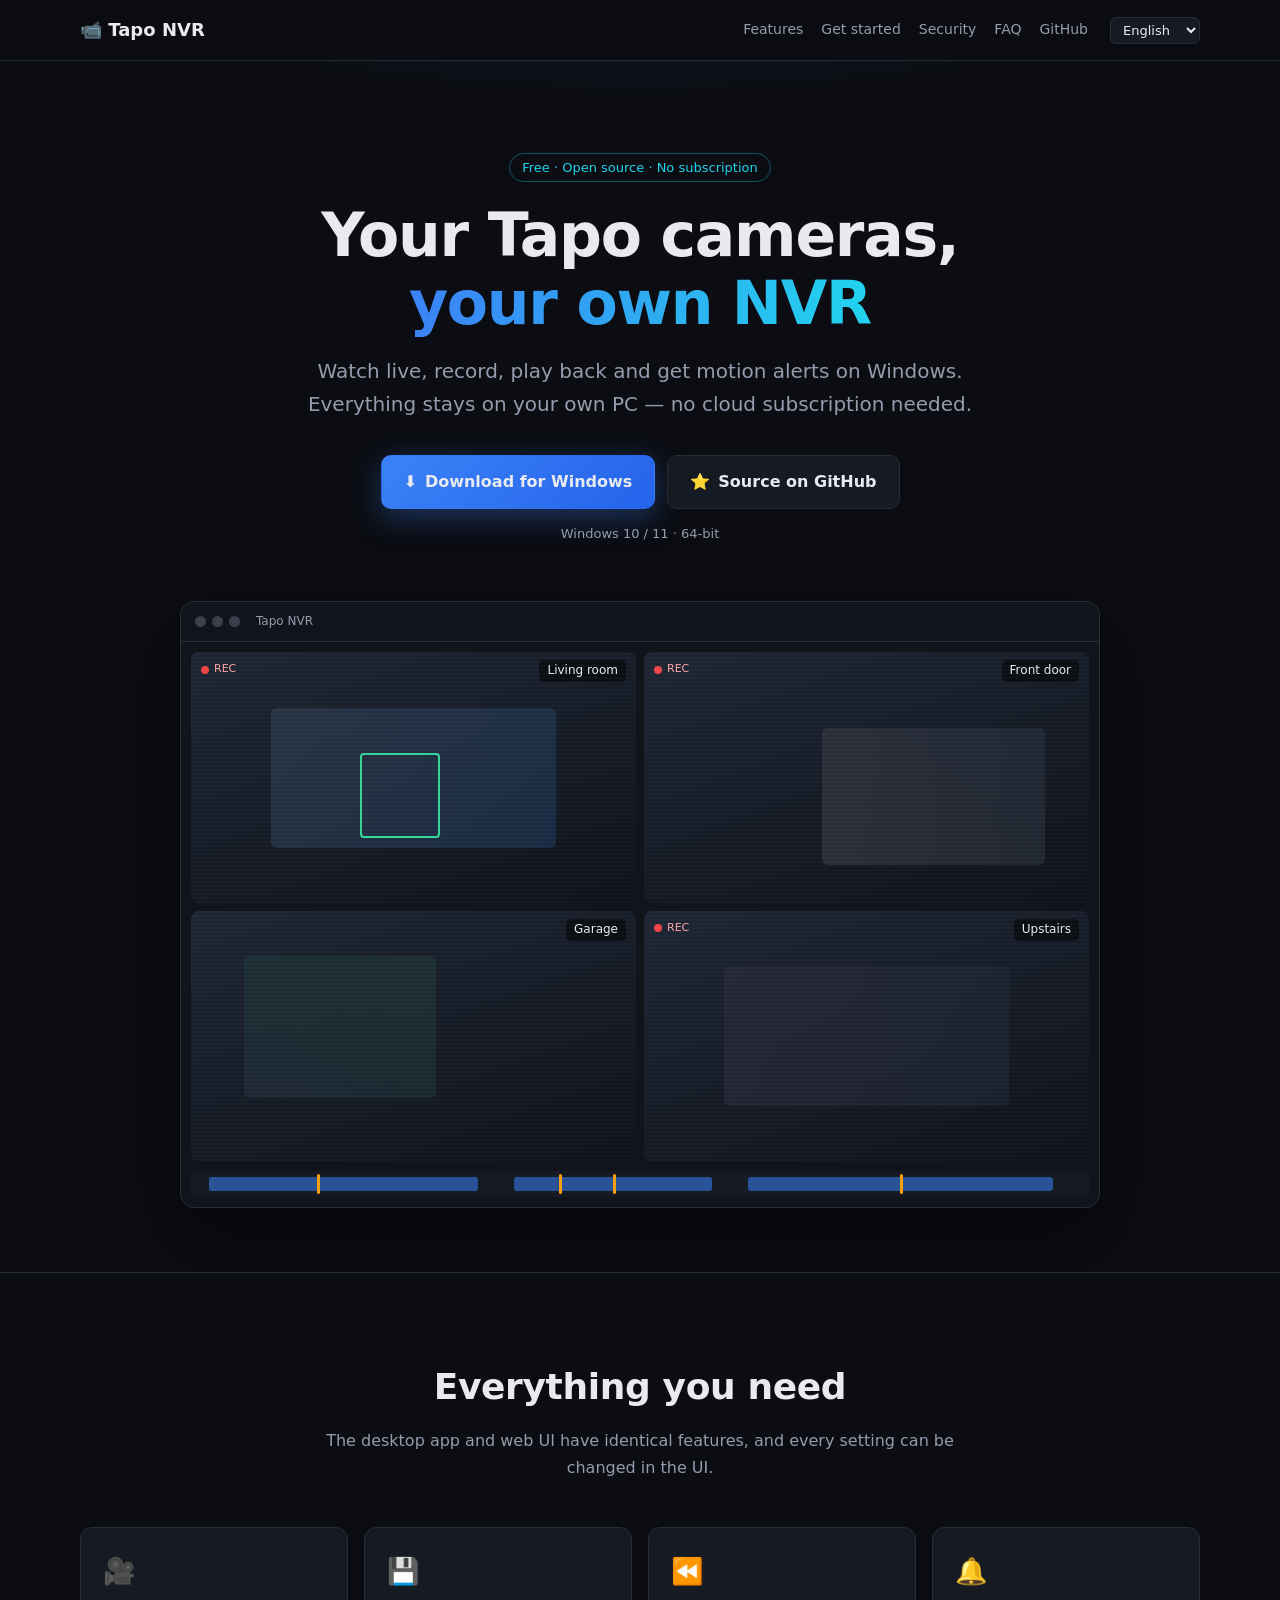
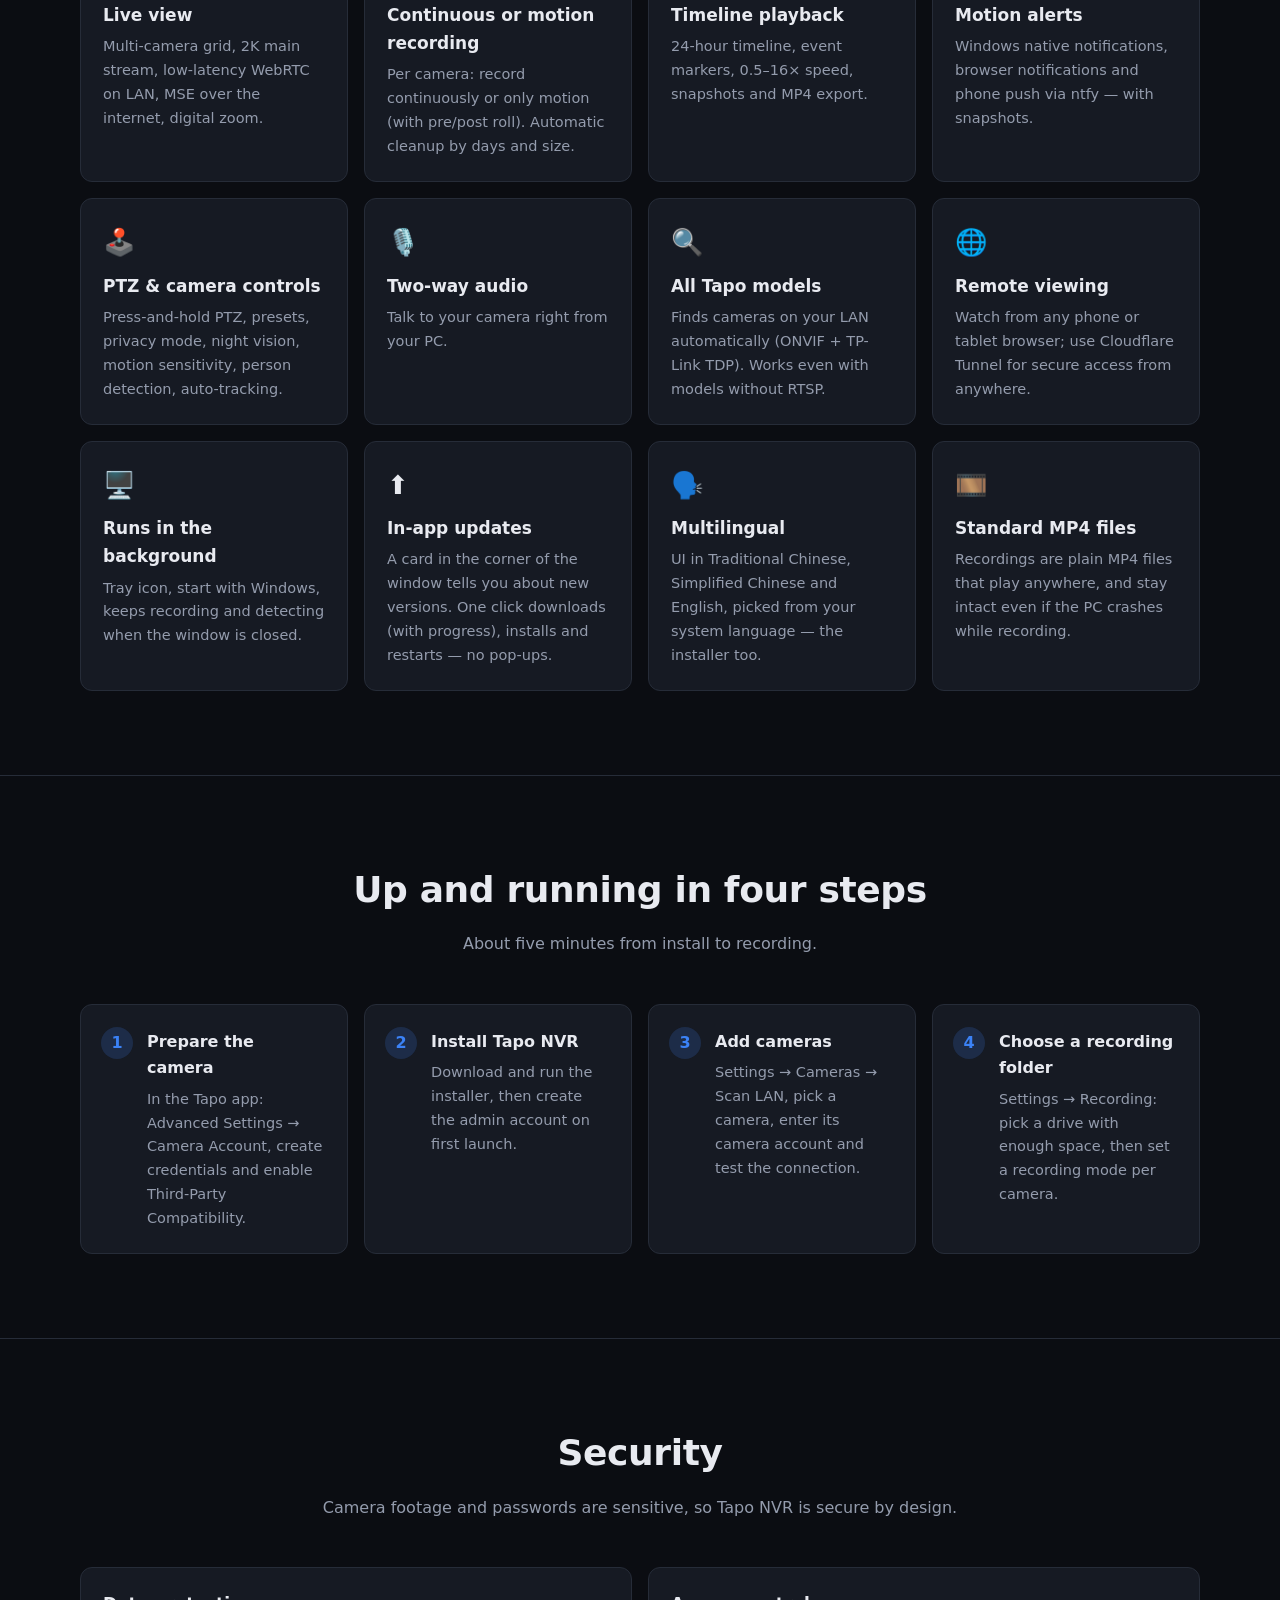
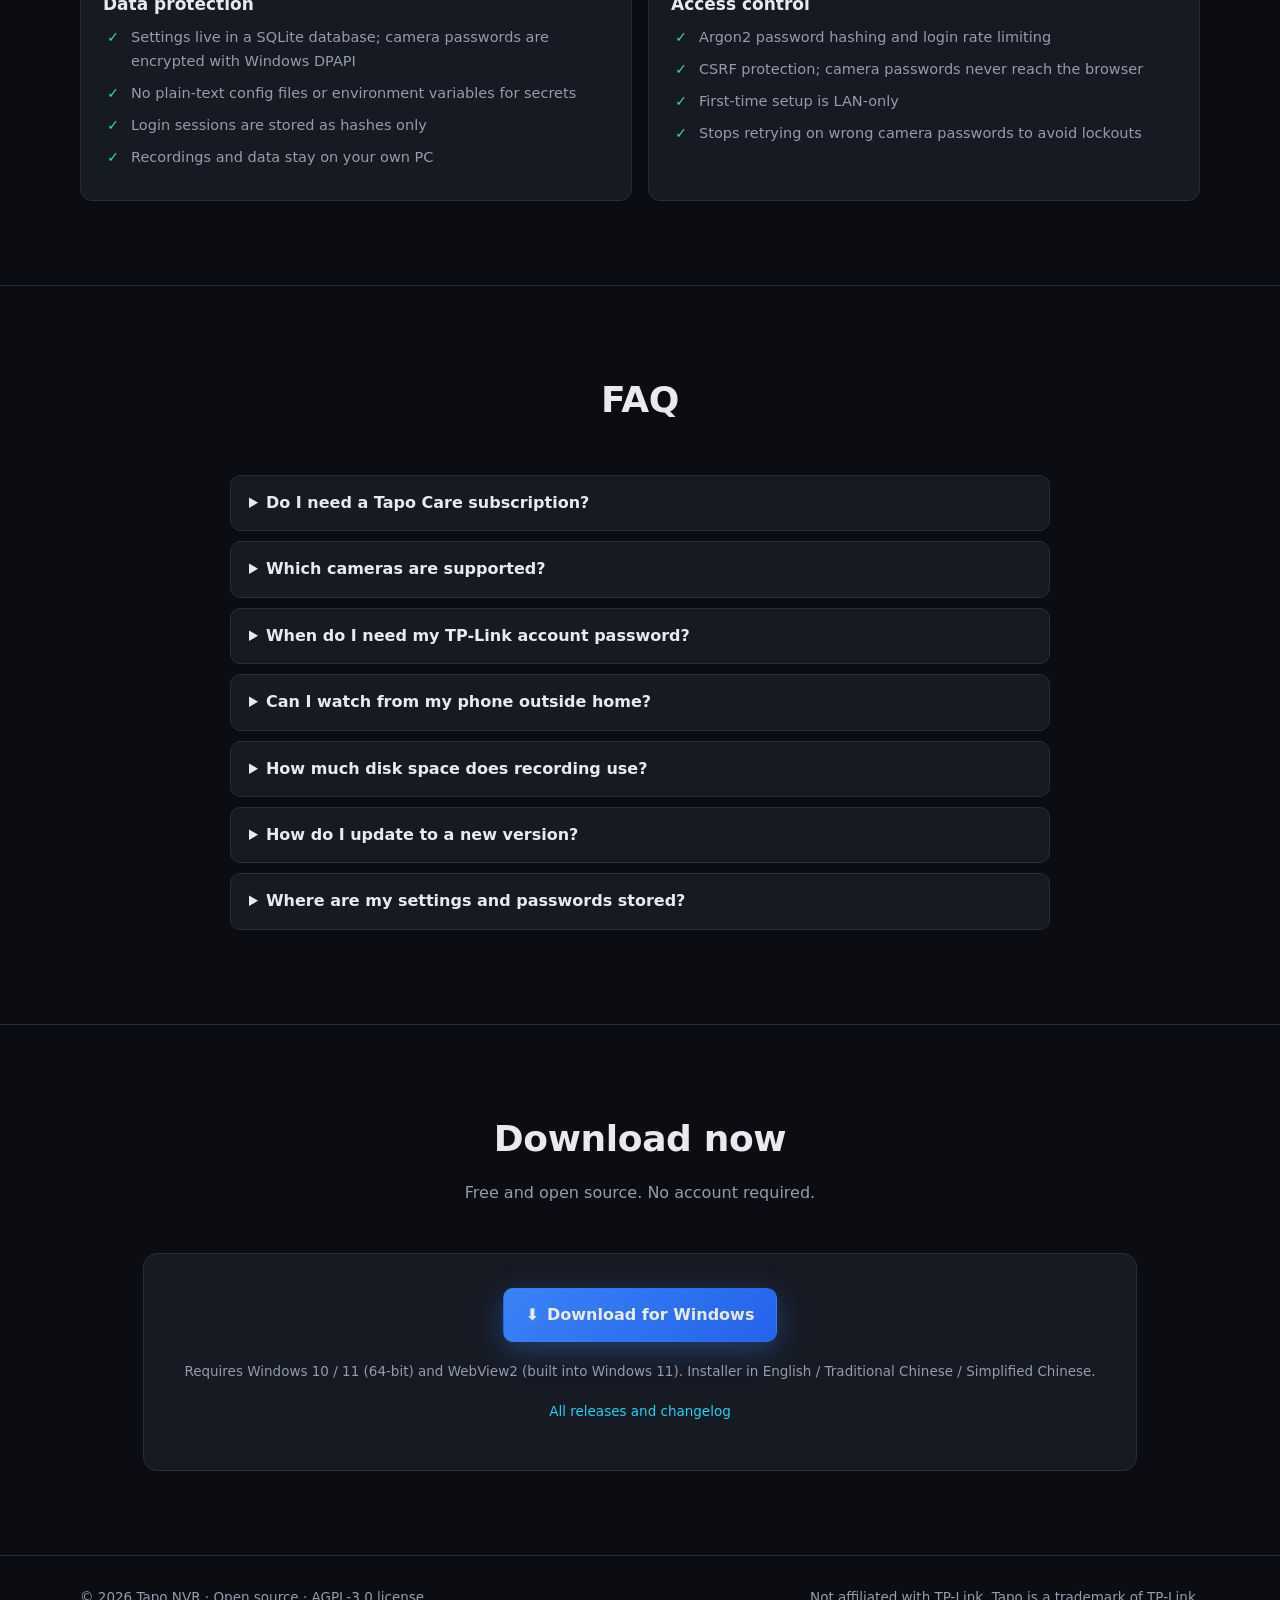
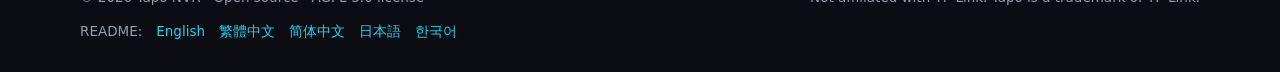
==== commit f122dddc: "0.4.4: store data in install folder (auto-migrate from AppData), AGPL-3.0 license, third-party notic" ====
--- a/docs/index.html
+++ b/docs/index.html
@@ -1,10 +1,10 @@
 <!DOCTYPE html>
-<html lang="zh-Hant">
+<html lang="en">
 <head>
   <meta charset="utf-8">
   <meta name="viewport" content="width=device-width, initial-scale=1">
-  <title>Tapo NVR — TP-Link Tapo 攝影機監控與錄影</title>
-  <meta name="description" content="Tapo NVR：免費開源的 TP-Link Tapo 攝影機監控、錄影、回放與通知軟體。Windows 桌面版與網頁版。">
+  <title>Tapo NVR — Monitoring & recording for TP-Link Tapo cameras</title>
+  <meta name="description" content="Tapo NVR: free, open-source monitoring, recording, playback and motion alerts for TP-Link Tapo cameras. Windows desktop app and web UI.">
   <meta property="og:title" content="Tapo NVR">
   <meta property="og:description" content="Free, open-source NVR for TP-Link Tapo cameras — live view, recording, playback, notifications.">
   <meta property="og:type" content="website">
@@ -321,9 +321,9 @@
         q4: '可以從外面用手機看嗎？', a4: '可以。區網內直接用瀏覽器開啟；外網建議使用 Cloudflare Tunnel，不需要開放路由器連接埠。',
         q5: '錄影會占用多少空間？', a5: '2K 連續錄影約每台每天 15–25 GB。可以改用事件錄影，並設定保留天數與容量上限。',
         q6: '怎麼更新到新版本？', a6: '桌面版會在啟動後及每 6 小時自動檢查。有新版本時視窗右下角會出現更新卡片，按「立即更新」即可，設定與錄影都會保留。也可以從系統匣選單 →「檢查更新」手動檢查。',
-        q7: '我的設定和密碼存在哪裡？', a7: '存在你電腦上的 SQLite 資料庫（%APPDATA%\\com.tapo-nvr.desktop\\data），攝影機密碼以 Windows DPAPI 加密，只有你的 Windows 帳號能解密。不會上傳到任何雲端。',
+        q7: '我的設定和密碼存在哪裡？', a7: '存在你電腦上的 SQLite 資料庫（Tapo NVR 安裝資料夾內的 data 資料夾），攝影機密碼以 Windows DPAPI 加密，只有你的 Windows 帳號能解密。不會上傳到任何雲端。',
         dlTitle: '立即下載', dlSub: '免費、開源，不需要註冊帳號。', dlReq: '需要 Windows 10 / 11（64 位元）與 WebView2（Windows 11 已內建）。安裝程式支援 English / 繁體中文 / 简体中文。',
-        allReleases: '所有版本與更新紀錄', license: '開源軟體', disclaimer: '本專案與 TP-Link 無關，Tapo 為 TP-Link 的商標。',
+        allReleases: '所有版本與更新紀錄', license: '開源軟體 · AGPL-3.0 授權', disclaimer: '本專案與 TP-Link 無關，Tapo 為 TP-Link 的商標。',
         version: '最新版本 {v}', sizeMB: ' · {n} MB',
       },
       'zh-CN': {
@@ -405,12 +405,12 @@
         q6: '怎么更新到新版本？',
         a6: '桌面版会在启动后及每 6 小时自动检查。有新版本时窗口右下角会出现更新卡片，按「立即更新」即可，设置与录像都会保留。也可以从系统托盘菜单 →「检查更新」手动检查。',
         q7: '我的设置和密码存在哪里？',
-        a7: '存在你电脑上的 SQLite 数据库（%APPDATA%\\com.tapo-nvr.desktop\\data），摄像头密码以 Windows DPAPI 加密，只有你的 Windows 账号能解密。不会上传到任何云端。',
+        a7: '存在你电脑上的 SQLite 数据库（Tapo NVR 安装文件夹内的 data 文件夹），摄像头密码以 Windows DPAPI 加密，只有你的 Windows 账号能解密。不会上传到任何云端。',
         dlTitle: '立即下载',
         dlSub: '免费、开源，不需要注册账号。',
         dlReq: '需要 Windows 10 / 11（64 位）与 WebView2（Windows 11 已内置）。安装程序支持 English / 繁体中文 / 简体中文。',
         allReleases: '所有版本与更新记录',
-        license: '开源软件',
+        license: '开源软件 · AGPL-3.0 许可证',
         disclaimer: '本项目与 TP-Link 无关，Tapo 为 TP-Link 的商标。',
         version: '最新版本 {v}',
         sizeMB: ' · {n} MB',
@@ -452,9 +452,9 @@
         q4: 'Can I watch from my phone outside home?', a4: 'Yes. On the LAN just open it in a browser; from outside we recommend Cloudflare Tunnel — no router port forwarding required.',
         q5: 'How much disk space does recording use?', a5: 'Continuous 2K recording uses about 15–25 GB per camera per day. Use motion recording and set retention limits to save space.',
         q6: 'How do I update to a new version?', a6: 'The desktop app checks after launch and every 6 hours. When a new version is out, a card appears in the bottom-right corner — click "Update now". Settings and recordings are kept. You can also use the tray menu → Check for updates.',
-        q7: 'Where are my settings and passwords stored?', a7: 'In a SQLite database on your PC (%APPDATA%\\com.tapo-nvr.desktop\\data). Camera passwords are encrypted with Windows DPAPI so only your Windows account can decrypt them. Nothing is uploaded to any cloud.',
+        q7: 'Where are my settings and passwords stored?', a7: 'In a SQLite database on your PC (the data folder inside the Tapo NVR install folder). Camera passwords are encrypted with Windows DPAPI so only your Windows account can decrypt them. Nothing is uploaded to any cloud.',
         dlTitle: 'Download now', dlSub: 'Free and open source. No account required.', dlReq: 'Requires Windows 10 / 11 (64-bit) and WebView2 (built into Windows 11). Installer in English / Traditional Chinese / Simplified Chinese.',
-        allReleases: 'All releases and changelog', license: 'Open-source software', disclaimer: 'Not affiliated with TP-Link. Tapo is a trademark of TP-Link.',
+        allReleases: 'All releases and changelog', license: 'Open source · AGPL-3.0 license', disclaimer: 'Not affiliated with TP-Link. Tapo is a trademark of TP-Link.',
         version: 'Latest {v}', sizeMB: ' · {n} MB',
       },
       ja: {
@@ -536,12 +536,12 @@
         q6: '新しいバージョンへの更新方法は？',
         a6: 'デスクトップ版は起動後と 6 時間ごとに自動で確認します。新バージョンがあるとウィンドウ右下にカードが表示されるので、「今すぐ更新」を押すだけです。設定と録画はそのまま残ります。',
         q7: '設定やパスワードはどこに保存されますか？',
-        a7: 'PC 上の SQLite データベース（%APPDATA%\\com.tapo-nvr.desktop\\data）に保存されます。カメラのパスワードは Windows DPAPI で暗号化され、あなたの Windows アカウントでしか復号できません。クラウドには一切アップロードされません。',
+        a7: 'PC 上の SQLite データベース（Tapo NVR のインストールフォルダー内の data フォルダー）に保存されます。カメラのパスワードは Windows DPAPI で暗号化され、あなたの Windows アカウントでしか復号できません。クラウドには一切アップロードされません。',
         dlTitle: '今すぐダウンロード',
         dlSub: '無料・オープンソース。アカウント登録は不要です。',
         dlReq: 'Windows 10 / 11（64 ビット）と WebView2（Windows 11 は標準搭載）が必要です。インストーラーは英語・繁体字中国語・簡体字中国語に対応。',
         allReleases: 'すべてのリリースと更新履歴',
-        license: 'オープンソースソフトウェア',
+        license: 'オープンソース · AGPL-3.0 ライセンス',
         disclaimer: '本プロジェクトは TP-Link とは関係ありません。Tapo は TP-Link の商標です。',
         version: '最新版 {v}',
         sizeMB: ' · {n} MB',
@@ -625,27 +625,23 @@
         q6: '새 버전으로 어떻게 업데이트하나요?',
         a6: '데스크톱 앱은 실행 후와 6시간마다 자동으로 확인합니다. 새 버전이 있으면 창 오른쪽 아래에 카드가 나타나며 "지금 업데이트"만 누르면 됩니다. 설정과 녹화 파일은 그대로 유지됩니다.',
         q7: '설정과 비밀번호는 어디에 저장되나요?',
-        a7: 'PC의 SQLite 데이터베이스(%APPDATA%\\com.tapo-nvr.desktop\\data)에 저장됩니다. 카메라 비밀번호는 Windows DPAPI로 암호화되어 내 Windows 계정에서만 복호화할 수 있습니다. 클라우드로는 전혀 업로드되지 않습니다.',
+        a7: 'PC의 SQLite 데이터베이스(Tapo NVR 설치 폴더 안의 data 폴더)에 저장됩니다. 카메라 비밀번호는 Windows DPAPI로 암호화되어 내 Windows 계정에서만 복호화할 수 있습니다. 클라우드로는 전혀 업로드되지 않습니다.',
         dlTitle: '지금 다운로드',
         dlSub: '무료 오픈소스, 회원 가입이 필요 없습니다.',
         dlReq: 'Windows 10 / 11(64비트)과 WebView2(Windows 11 기본 내장)가 필요합니다. 설치 프로그램은 영어, 번체 중국어, 간체 중국어를 지원합니다.',
         allReleases: '모든 릴리스와 변경 기록',
-        license: '오픈소스 소프트웨어',
+        license: '오픈소스 · AGPL-3.0 라이선스',
         disclaimer: '이 프로젝트는 TP-Link와 관련이 없습니다. Tapo는 TP-Link의 상표입니다.',
         version: '최신 버전 {v}',
         sizeMB: ' · {n} MB',
       },
     };
+    // 預設英文；使用者手動選過語言才改用該語言（也可用 ?lang=zh-TW 等網址參數指定）
     function detect() {
+      const q = new URLSearchParams(location.search).get('lang');
+      if (DICT[q]) return q;
       const saved = localStorage.getItem('lang');
       if (DICT[saved]) return saved;
-      for (const l of navigator.languages || [navigator.language || 'en']) {
-        const n = l.toLowerCase();
-        if (n.startsWith('zh')) return /cn|sg|hans/.test(n) ? 'zh-CN' : 'zh-TW';
-        if (n.startsWith('en')) return 'en';
-        if (n.startsWith('ja')) return 'ja';
-        if (n.startsWith('ko')) return 'ko';
-      }
       return 'en';
     }
     let lang = detect();
